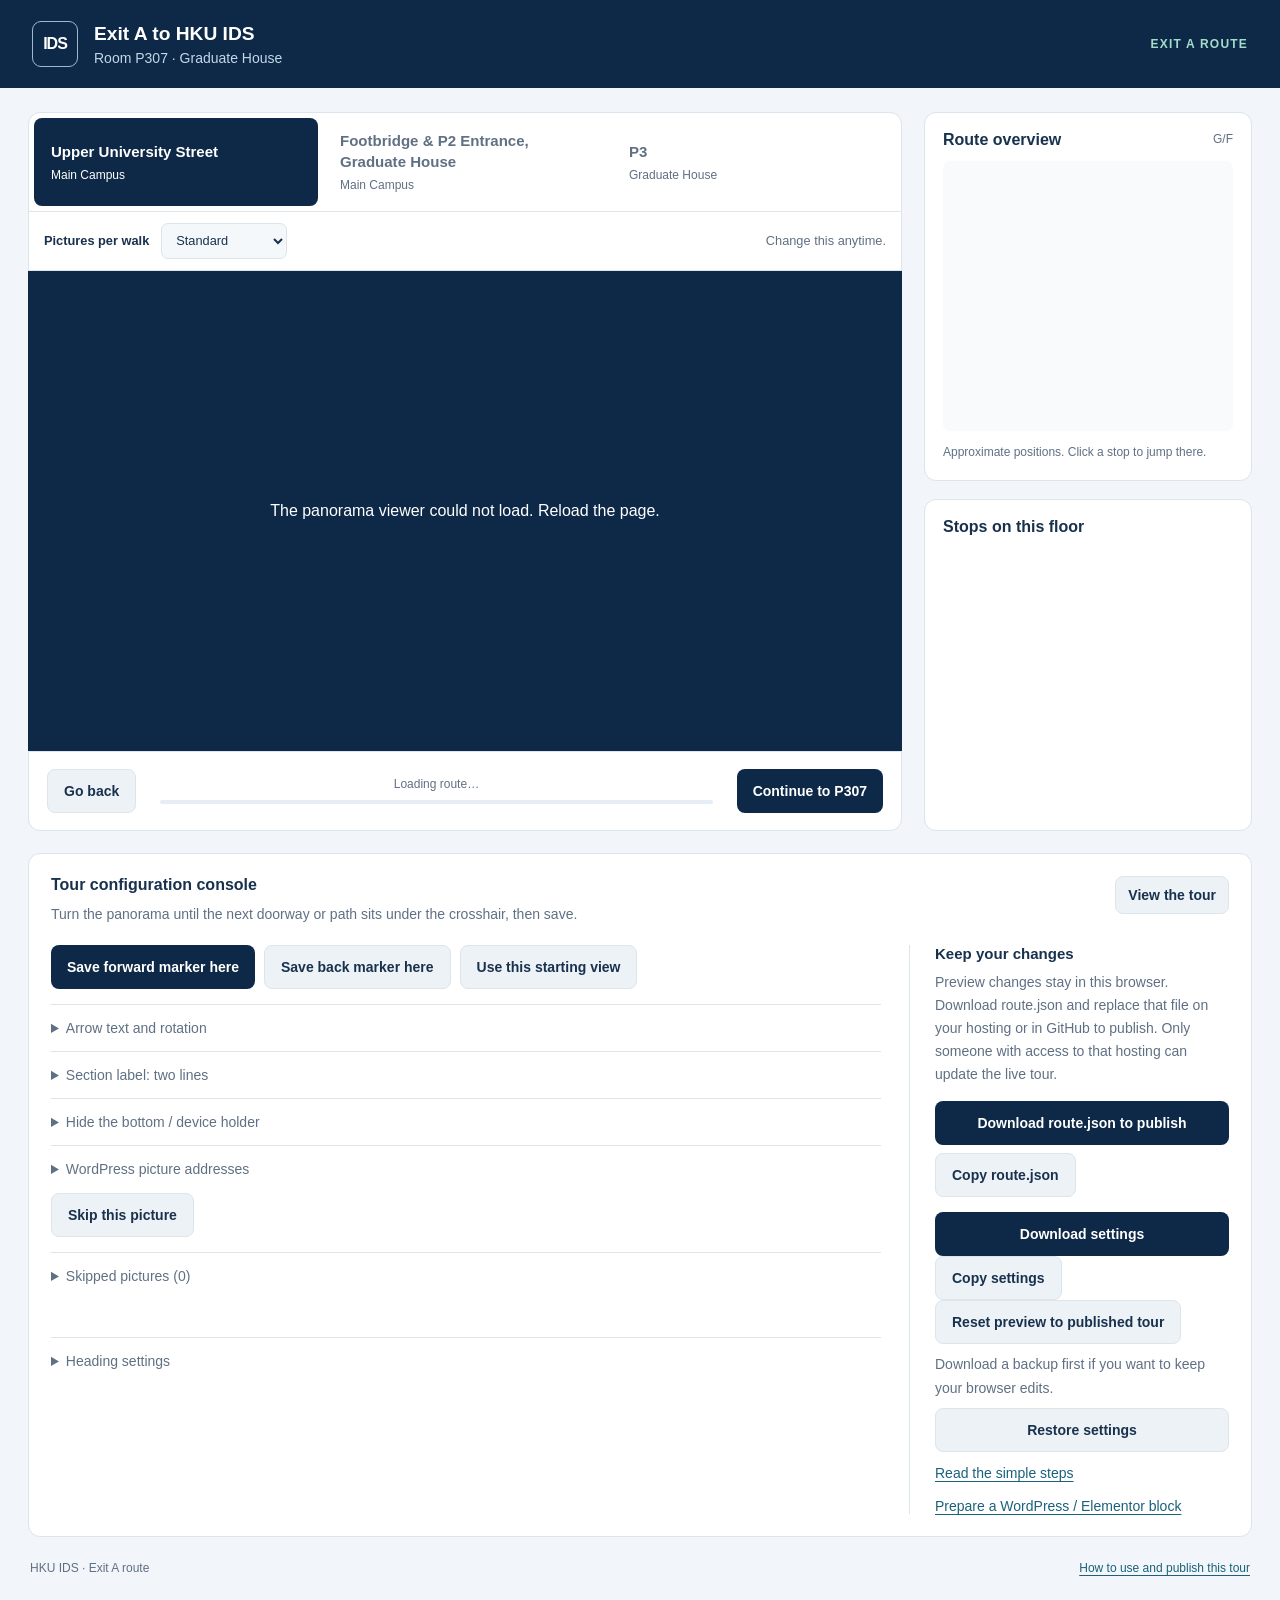
==== console.html @ 08650490 "Add visitor tour and configuration console Include adjustable section names, marker positions and ro" ====
<!doctype html>
<html lang="en"><head><meta charset="utf-8"><meta name="viewport" content="width=device-width,initial-scale=1"><title>HKU IDS · Configuration console</title><meta name="description" content="Follow the panorama route from HKU Station Exit A to HKU IDS, Room P307, Graduate House."><link rel="icon" type="image/svg+xml" href="data:image/svg+xml,%3Csvg xmlns='http://www.w3.org/2000/svg' viewBox='0 0 32 32'%3E%3Crect width='32' height='32' rx='7' fill='%230d2947'/%3E%3Cpath d='M8 24V8h16v16' fill='none' stroke='white' stroke-width='3'/%3E%3Ccircle cx='16' cy='17' r='4' fill='%2351c9b0'/%3E%3C/svg%3E"><link rel="stylesheet" href="pannellum.css"><link rel="stylesheet" href="styles.css"></head>
<body><header><div class="brand-mark">IDS</div><div class="brand"><h1>Exit A to HKU IDS</h1><p>Room P307 · Graduate House</p></div><div class="route-label">EXIT A ROUTE</div><a class="review-link" href="guide.html" id="review-link">Publishing steps</a></header>
<main><section class="tour-panel" aria-label="Panorama walkthrough"><nav class="floors" aria-label="Floors"><button data-floor="1" class="active">Upper University Street <span>Main Campus</span></button><button data-floor="2">Footbridge &amp; P2 Entrance, Graduate House <span>Main Campus</span></button><button data-floor="3">P3 <span>Graduate House</span></button></nav><div class="pace-bar"><label for="pace">Pictures per walk</label><select id="pace"><option value="standard">Standard</option><option value="fewer">Fewer pictures</option><option value="detailed">Detailed</option></select><span>Change this anytime.</span></div><section id="junction" class="junction" hidden aria-labelledby="junction-title"><h2 id="junction-title"></h2><p id="junction-note"></p><div id="junction-choices" class="junction-choices"></div></section><div class="viewer-wrap"><div id="panorama"></div><div class="scene-badge"><span id="scene-floor">G/F · Main Campus</span><strong id="scene-title">Loading panoramas…</strong></div><div id="viewer-error" role="alert" hidden></div><div class="drag-hint">Drag to look around · Click a marker to walk</div><div class="aim" id="aim" hidden><span></span></div></div><div class="walk-controls"><button id="back" class="secondary">Go back</button><div><span id="stop-number">Loading route…</span><div class="progress-track"><div id="progress-fill"></div></div></div><button id="forward" class="primary">Continue to P307</button></div><div class="arrival" id="arrival" hidden><strong>You’ve reached HKU IDS.</strong><span id="arrival-room">IDS Office P307, Graduate House</span></div></section>
<aside><section class="map-card"><div class="card-heading"><h2>Route overview</h2><span id="map-floor">G/F</span></div><svg id="route-map" viewBox="0 0 310 310" role="img" aria-label="Clickable route stops"></svg><p class="map-note" id="map-note">Approximate positions. Click a stop to jump there.</p></section><section class="stops-card"><div class="card-heading"><h2>Stops on this floor</h2><span id="floor-count"></span></div><div id="stops" class="stops"></div></section></aside>
<section id="editor" class="editor" hidden><div class="editor-heading"><div><h2>Tour configuration console</h2><p id="editor-intro">Turn the panorama until the next doorway or path sits under the crosshair, then save.</p></div><a class="secondary small" href="./">View the tour</a></div><div class="edit-layout"><div><div class="edit-actions"><button id="save-forward" class="primary">Save forward marker here</button><button id="save-back" class="secondary">Save back marker here</button><button id="save-view" class="secondary">Use this starting view</button></div><details class="appearance-editor"><summary>Arrow text and rotation</summary><div class="arrow-fields"><label>Which arrow?<select id="arrow-role"><option value="forward">Forward</option><option value="back">Back</option></select></label><label>Arrow text<input id="arrow-label" type="text" maxlength="120" placeholder="Leave blank to use the default text"></label><label class="rotation-field">Arrow rotation <output id="rotation-value" for="arrow-rotation">0°</output><input id="arrow-rotation" aria-label="Arrow rotation" type="range" min="0" max="360" step="15" value="0"><small>0° up · 90° right · 180° down · 270° left</small></label><label class="check-field"><input id="arrow-visible" type="checkbox">Always show this arrow’s text</label><button id="save-arrow-style" class="primary">Save arrow appearance</button></div><p>Rotation changes the arrow symbol. To move it to another path, aim the crosshair there and use the forward/back marker buttons above. The lift instruction stays visible on its marker.</p></details><details class="section-editor"><summary>Section label: two lines</summary><div class="section-fields"><label>First line<input id="section-heading" type="text" maxlength="120"></label><label>Second line<input id="section-subtitle" type="text" maxlength="120"></label><button id="save-section" class="primary">Save this section label</button></div><p>Choose a section above, then edit its two lines here. You do not need to type HTML or &lt;br&gt;.</p></details><details id="branch-editor" class="branch-editor" hidden><summary>Junction name and branch choices</summary><div class="section-fields"><label>Junction name<input id="junction-name" type="text" maxlength="120"></label><div id="branch-fields"></div><button id="save-junction" class="primary">Save junction choices</button></div><p>These directions describe the choices on arrival. Move the panorama arrow separately using the marker controls. Planned routes become available after their footage is added.</p></details><details class="bottom-editor"><summary>Hide the bottom / device holder</summary><div class="section-fields"><label for="bottom-limit">Lowest visible angle <output id="bottom-limit-value" for="bottom-limit">−55°</output></label><input id="bottom-limit" aria-label="Lowest visible angle" type="range" min="-60" max="-10" step="5" value="-55"><button id="save-bottom-limit" class="primary">Save lower viewing edge</button></div><p>A higher value hides more of the floor. Markers below the limit move into the visible area so walking still works. This stops looking down in the tour; a permanent cover in the upload JPGs also protects the original files.</p></details><details class="hosting-editor"><summary>WordPress picture addresses</summary><div class="section-fields"><label>This picture’s direct URL<input id="picture-url" type="text" spellcheck="false"></label><small id="image-filename"></small><button id="save-picture-url" class="secondary">Save this picture address</button><label>Direct URL of one original JPG in the WordPress batch<input id="image-folder-example" type="url" spellcheck="false" placeholder="https://your-site/wp-content/uploads/2026/10/hku-ids-exit-a-s1-001.jpg"></label><button id="apply-image-folder" class="primary">Apply this folder to all pictures</button></div><p>Upload the prepared WordPress batch into one folder/month. Copy a full-size original image URL, then apply its folder here. If WordPress renamed a file, use its individual direct URL above. Pictures stored on a different website must allow this tour to load them.</p></details><div class="picture-actions"><button id="hide-stop" class="secondary">Skip this picture</button><p id="hide-note"></p></div><details><summary>Skipped pictures (<span id="hidden-count">0</span>)</summary><div id="hidden-stops" class="hidden-stops"></div></details><p class="edit-status" id="edit-status" role="status"></p><details><summary>Heading settings</summary><div class="degree-fields"><label>Segment correction <input id="segment-offset" type="number" min="-360" max="360" step="1"><span>degrees</span></label><button id="apply-offset" class="secondary">Apply to this segment</button></div><p>Segments 1 and 2 use your Pano Mapper corrections. For P3, place the markers visually instead.</p></details></div><div class="save-card"><h3>Keep your changes</h3><p>Preview changes stay in this browser. Download route.json and replace that file on your hosting or in GitHub to publish. Only someone with access to that hosting can update the live tour.</p><button id="download-route" class="primary">Download route.json to publish</button><button id="copy-route" class="secondary">Copy route.json</button><button id="download-settings" class="primary">Download settings</button><button id="copy-settings" class="secondary">Copy settings</button><div id="copy-panel" hidden><label for="settings-text">Settings to copy</label><textarea id="settings-text" readonly spellcheck="false" rows="3" style="width:100%;margin:8px 0;font-size:12px"></textarea></div><button id="reset-preview" class="secondary">Reset preview to published tour</button><p class="reset-note">Download a backup first if you want to keep your browser edits.</p><label class="file-button">Restore settings<input id="import-settings" type="file" accept="application/json,.json"></label><a href="guide.html">Read the simple steps</a><a class="wordpress-link" href="elementor.html">Prepare a WordPress / Elementor block</a></div></div></section>
</main><dialog id="route-dialog" aria-labelledby="dialog-title" aria-describedby="dialog-text"><h2 id="dialog-title"></h2><p id="dialog-text"></p><div class="dialog-actions"><button id="dialog-close" class="secondary">Back to the tour</button><button id="dialog-action" class="primary" hidden>Continue</button></div></dialog><footer><span>HKU IDS · Exit A route</span><a href="guide.html">How to use and publish this tour</a></footer><script src="pannellum.js"></script><script src="route-core.js"></script><script src="app.js"></script></body></html>
---- pannellum.css ----
/* Pannellum 2.5.7, https://github.com/mpetroff/pannellum */
.pnlm-container{margin:0;padding:0;overflow:hidden;position:relative;cursor:default;width:100%;height:100%;font-family:Helvetica,"Nimbus Sans L","Liberation Sans",Arial,sans-serif;background:#f4f4f4 url('data:image/svg+xml,%3Csvg%20xmlns%3D%22http%3A%2F%2Fwww.w3.org%2F2000%2Fsvg%22%20width%3D%2267%22%20height%3D%22100%22%20viewBox%3D%220%200%2067%20100%22%3E%0A%3Cpath%20stroke%3D%22%23ccc%22%20fill%3D%22none%22%20d%3D%22M33.5%2C50%2C0%2C63%2C33.5%2C75%2C67%2C63%2C33.5%2C50m-33.5-50%2C67%2C25m-0.5%2C0%2C0%2C75m-66.5-75%2C67-25m-33.5%2C75%2C0%2C25m0-100%2C0%2C50%22%2F%3E%0A%3C%2Fsvg%3E%0A') repeat;-webkit-user-select:none;-khtml-user-select:none;-moz-user-select:none;-o-user-select:none;-ms-user-select:none;user-select:none;outline:0;line-height:1.4;contain:content}.pnlm-container *{box-sizing:content-box}.pnlm-ui{position:absolute;width:100%;height:100%;z-index:1}.pnlm-grab{cursor:grab;cursor:url('data:image/svg+xml,%3Csvg%20xmlns%3D%22http%3A%2F%2Fwww.w3.org%2F2000%2Fsvg%22%20height%3D%2226%22%20width%3D%2226%22%3E%0A%3Cpath%20stroke%3D%22%23000%22%20stroke-width%3D%221px%22%20fill%3D%22%23fff%22%20d%3D%22m15.3%2020.5s6.38-6.73%204.64-8.24-3.47%201.01-3.47%201.01%203.61-5.72%201.41-6.49c-2.2-0.769-3.33%204.36-3.33%204.36s0.873-5.76-1.06-5.76-1.58%205.39-1.58%205.39-0.574-4.59-2.18-4.12c-1.61%200.468-0.572%205.51-0.572%205.51s-1.58-4.89-2.93-3.79c-1.35%201.11%200.258%205.25%200.572%206.62%200.836%202.43%202.03%202.94%202.17%205.55%22%2F%3E%0A%3C%2Fsvg%3E%0A') 12 8,default}.pnlm-grabbing{cursor:grabbing;cursor:url('data:image/svg+xml,%3Csvg%20xmlns%3D%22http%3A%2F%2Fwww.w3.org%2F2000%2Fsvg%22%20height%3D%2226%22%20width%3D%2226%22%3E%0A%3Cpath%20stroke%3D%22%23000%22%20stroke-width%3D%221px%22%20fill%3D%22%23fff%22%20d%3D%22m15.3%2020.5s5.07-5.29%203.77-6.74c-1.31-1.45-2.53%200.14-2.53%200.14s2.74-3.29%200.535-4.06c-2.2-0.769-2.52%201.3-2.52%201.3s0.81-2.13-1.12-2.13-1.52%201.77-1.52%201.77-0.261-1.59-1.87-1.12c-1.61%200.468-0.874%202.17-0.874%202.17s-0.651-1.55-2-0.445c-1.35%201.11-0.68%202.25-0.365%203.62%200.836%202.43%202.03%202.94%202.17%205.55%22%2F%3E%0A%3C%2Fsvg%3E%0A') 12 8,default}.pnlm-sprite{background-image:url('data:image/svg+xml,%3Csvg%20xmlns%3D%22http%3A%2F%2Fwww.w3.org%2F2000%2Fsvg%22%20width%3D%2226%22%20height%3D%22208%22%3E%0A%3Ccircle%20fill-opacity%3D%22.78%22%20cy%3D%22117%22%20cx%3D%2213%22%20r%3D%2211%22%20fill%3D%22%23fff%22%2F%3E%0A%3Ccircle%20fill-opacity%3D%22.78%22%20cy%3D%22143%22%20cx%3D%2213%22%20r%3D%2211%22%20fill%3D%22%23fff%22%2F%3E%0A%3Ccircle%20cy%3D%22169%22%20cx%3D%2213%22%20r%3D%227%22%20fill%3D%22none%22%20stroke%3D%22%23000%22%20stroke-width%3D%222%22%2F%3E%0A%3Ccircle%20cy%3D%22195%22%20cx%3D%2213%22%20r%3D%227%22%20fill%3D%22none%22%20stroke%3D%22%23000%22%20stroke-width%3D%222%22%2F%3E%0A%3Ccircle%20cx%3D%2213%22%20cy%3D%22195%22%20r%3D%222.5%22%2F%3E%0A%3Cpath%20d%3D%22m5%2083v6h2v-4h4v-2zm10%200v2h4v4h2v-6zm-5%205v6h6v-6zm-5%205v6h6v-2h-4v-4zm14%200v4h-4v2h6v-6z%22%2F%3E%0A%3Cpath%20d%3D%22m13%20110a7%207%200%200%200%20-7%207%207%207%200%200%200%207%207%207%207%200%200%200%207%20-7%207%207%200%200%200%20-7%20-7zm-1%203h2v2h-2zm0%203h2v5h-2z%22%2F%3E%0A%3Cpath%20d%3D%22m5%2057v6h2v-4h4v-2zm10%200v2h4v4h2v-6zm-10%2010v6h6v-2h-4v-4zm14%200v4h-4v2h6v-6z%22%2F%3E%0A%3Cpath%20d%3D%22m17%2038v2h-8v-2z%22%2F%3E%0A%3Cpath%20d%3D%22m12%209v3h-3v2h3v3h2v-3h3v-2h-3v-3z%22%2F%3E%0A%3Cpath%20d%3D%22m13%20136-6.125%206.125h4.375v7.875h3.5v-7.875h4.375z%22%2F%3E%0A%3Cpath%20d%3D%22m10.428%20173.33v-5.77l5-2.89v5.77zm1-1.73%203-1.73-3.001-1.74z%22%2F%3E%0A%3C%2Fsvg%3E%0A')}.pnlm-container:-moz-full-screen{height:100%!important;width:100%!important;position:static!important}.pnlm-container:-webkit-full-screen{height:100%!important;width:100%!important;position:static!important}.pnlm-container:-ms-fullscreen{height:100%!important;width:100%!important;position:static!important}.pnlm-container:fullscreen{height:100%!important;width:100%!important;position:static!important}.pnlm-render-container{cursor:inherit;position:absolute;height:100%;width:100%}.pnlm-controls{margin-top:4px;background-color:#fff;border:1px solid #999;border-color:rgba(0,0,0,0.4);border-radius:3px;cursor:pointer;z-index:2;-webkit-transform:translateZ(9999px);transform:translateZ(9999px)}.pnlm-control:hover{background-color:#f8f8f8}.pnlm-controls-container{position:absolute;top:0;left:4px;z-index:1}.pnlm-zoom-controls{width:26px;height:52px}.pnlm-zoom-in{width:100%;height:50%;position:absolute;top:0;border-radius:3px 3px 0 0}.pnlm-zoom-out{width:100%;height:50%;position:absolute;bottom:0;background-position:0 -26px;border-top:1px solid #ddd;border-top-color:rgba(0,0,0,0.10);border-radius:0 0 3px 3px}.pnlm-fullscreen-toggle-button,.pnlm-orientation-button,.pnlm-hot-spot-debug-indicator{width:26px;height:26px}.pnlm-hot-spot-debug-indicator{position:absolute;top:50%;left:50%;width:26px;height:26px;margin:-13px 0 0 -13px;background-color:rgba(255,255,255,0.5);border-radius:13px;display:none}.pnlm-orientation-button-inactive{background-position:0 -156px}.pnlm-orientation-button-active{background-position:0 -182px}.pnlm-fullscreen-toggle-button-inactive{background-position:0 -52px}.pnlm-fullscreen-toggle-button-active{background-position:0 -78px}.pnlm-panorama-info{position:absolute;bottom:4px;background-color:rgba(0,0,0,0.7);border-radius:0 3px 3px 0;padding-right:10px;color:#fff;text-align:left;display:none;z-index:2;-webkit-transform:translateZ(9999px);transform:translateZ(9999px)}.pnlm-title-box{position:relative;font-size:20px;display:table;padding-left:5px;margin-bottom:3px}.pnlm-author-box{position:relative;font-size:12px;display:table;padding-left:5px}.pnlm-load-box{position:absolute;top:50%;left:50%;width:200px;height:150px;margin:-75px 0 0 -100px;background-color:rgba(0,0,0,0.7);border-radius:3px;text-align:center;font-size:20px;display:none;color:#fff}.pnlm-load-box p{margin:20px 0}.pnlm-lbox{position:absolute;top:50%;left:50%;width:20px;height:20px;margin:-10px 0 0 -10px;display:none}.pnlm-loading{animation-duration:1.5s;-webkit-animation-duration:1.5s;animation-name:pnlm-mv;-webkit-animation-name:pnlm-mv;animation-iteration-count:infinite;-webkit-animation-iteration-count:infinite;animation-timing-function:linear;-webkit-animation-timing-function:linear;height:10px;width:10px;background-color:#fff;position:relative}@keyframes pnlm-mv{from{left:0;top:0}25%{left:10px;top:0}50%{left:10px;top:10px}75%{left:0;top:10px}to{left:0;top:0}}@-webkit-keyframes pnlm-mv{from{left:0;top:0}25%{left:10px;top:0}50%{left:10px;top:10px}75%{left:0;top:10px}to{left:0;top:0}}.pnlm-load-button{position:absolute;top:50%;left:50%;width:200px;height:100px;margin:-50px 0 0 -100px;background-color:rgba(0,0,0,.7);border-radius:3px;text-align:center;font-size:20px;display:table;color:#fff;cursor:pointer}.pnlm-load-button:hover{background-color:rgba(0,0,0,.8)}.pnlm-load-button p{display:table-cell;vertical-align:middle}.pnlm-info-box{font-size:15px;position:absolute;top:50%;left:50%;width:200px;height:150px;margin:-75px 0 0 -100px;background-color:#000;border-radius:3px;display:table;text-align:center;color:#fff;table-layout:fixed}.pnlm-info-box a,.pnlm-author-box a{color:#fff;word-wrap:break-word;overflow-wrap:break-word}.pnlm-info-box p{display:table-cell;vertical-align:middle;padding:0 5px 0 5px}.pnlm-error-msg{display:none}.pnlm-about-msg{font-size:11px;line-height:11px;color:#fff;padding:5px 8px 5px 8px;background:rgba(0,0,0,0.7);border-radius:3px;position:absolute;top:50px;left:50px;display:none;opacity:0;-moz-transition:opacity .3s ease-in-out;-webkit-transition:opacity .3s ease-in-out;-o-transition:opacity .3s ease-in-out;-ms-transition:opacity .3s ease-in-out;transition:opacity .3s ease-in-out;z-index:1}.pnlm-about-msg a:link,.pnlm-about-msg a:visited{color:#fff}.pnlm-about-msg a:hover,.pnlm-about-msg a:active{color:#eee}.pnlm-hotspot-base{position:absolute;visibility:hidden;cursor:default;vertical-align:middle;top:0;z-index:1}.pnlm-hotspot{height:26px;width:26px;border-radius:13px}.pnlm-hotspot:hover{background-color:rgba(255,255,255,0.2)}.pnlm-hotspot.pnlm-info{background-position:0 -104px}.pnlm-hotspot.pnlm-scene{background-position:0 -130px}div.pnlm-tooltip span{visibility:hidden;position:absolute;border-radius:3px;background-color:rgba(0,0,0,0.7);color:#fff;text-align:center;max-width:200px;padding:5px 10px;margin-left:-220px;cursor:default}div.pnlm-tooltip:hover span{visibility:visible}div.pnlm-tooltip:hover span:after{content:'';position:absolute;width:0;height:0;border-width:10px;border-style:solid;border-color:rgba(0,0,0,0.7) transparent transparent transparent;bottom:-20px;left:-10px;margin:0 50%}.pnlm-compass{position:absolute;width:50px;height:50px;right:4px;bottom:4px;border-radius:25px;background-image:url('data:image/svg+xml,%3Csvg%20xmlns%3D%22http%3A%2F%2Fwww.w3.org%2F2000%2Fsvg%22%20height%3D%2250%22%20width%3D%2250%22%3E%0A%3Cpath%20d%3D%22m24.5078%206-3.2578%2018h7.5l-3.25781-18h-0.984376zm-3.2578%2020%203.2578%2018h0.9844l3.2578-18h-7.5zm1.19531%200.9941h5.10938l-2.5547%2014.1075-2.5547-14.1075z%22%2F%3E%0A%3C%2Fsvg%3E%0A');cursor:default;display:none}.pnlm-world{position:absolute;left:50%;top:50%}.pnlm-face{position:absolute;-webkit-transform-origin:0 0;transform-origin:0 0}.pnlm-dragfix,.pnlm-preview-img{position:absolute;height:100%;width:100%}.pnlm-preview-img{background-size:cover;background-position:center}.pnlm-lbar{width:150px;margin:0 auto;border:#fff 1px solid;height:6px}.pnlm-lbar-fill{background:#fff;height:100%;width:0}.pnlm-lmsg{font-size:12px}.pnlm-fade-img{position:absolute;top:0;left:0}.pnlm-pointer{cursor:pointer}
---- styles.css ----
:root{--navy:#0d2947;--ink:#18314d;--muted:#607084;--line:#dce4ec;--mint:#51c9b0;--bg:#f2f5f9;--orange:#c76122;font-family:Inter,-apple-system,BlinkMacSystemFont,"Segoe UI",sans-serif;color:var(--ink);font-size:16px}*{box-sizing:border-box}body{margin:0;background:var(--bg)}[hidden]{display:none!important}button,input,a{font:inherit}button,a.file-button{cursor:pointer}button{border:0}a{color:#1a617b;text-underline-offset:3px}button:focus-visible,a:focus-visible,input:focus-visible{outline:3px solid #169ab1;outline-offset:4px}header{height:88px;background:var(--navy);color:white;display:flex;align-items:center;gap:16px;padding:0 32px}.brand-mark{height:46px;width:46px;display:grid;place-items:center;border:1px solid #9fb8d0;border-radius:9px;font-weight:800;letter-spacing:-1px}.brand h1{font-size:1.2rem;margin:0 0 5px;font-weight:650}.brand p{font-size:.875rem;color:#c4d7e9;margin:0}.route-label{margin-left:auto;color:#a4dcca;font-size:.75rem;letter-spacing:1.2px;font-weight:700}.review-link{color:white;font-size:.875rem;padding:9px 12px;border:1px solid #617993;border-radius:7px;margin-left:12px;text-decoration:none}main{max-width:1580px;margin:auto;padding:24px 28px;display:grid;grid-template-columns:minmax(0,1fr) 328px;gap:22px}.tour-panel{min-width:0}.floors{display:flex;background:white;border:1px solid var(--line);border-radius:12px 12px 0 0;padding:5px;gap:5px}.floors button{background:transparent;border-radius:8px;color:var(--muted);padding:12px 17px;font-weight:650;font-size:.94rem;text-align:left;flex:1}.floors button span{display:block;font-size:.75rem;font-weight:400;margin-top:5px}.floors button.active{background:var(--navy);color:white}.viewer-wrap{position:relative;background:#0b1725;min-height:430px;height:calc(100vh - 292px);max-height:820px}#panorama{width:100%;height:100%;position:absolute;inset:0}.scene-badge{position:absolute;top:20px;left:20px;z-index:2;background:rgba(8,28,48,.88);padding:11px 15px;color:white;max-width:70%;border-radius:8px;pointer-events:none}.scene-badge span{display:block;color:#9cddcf;font-size:.75rem;margin-bottom:5px}.scene-badge strong{font-size:.94rem;font-weight:600}.drag-hint{position:absolute;bottom:14px;left:50%;transform:translateX(-50%);z-index:2;pointer-events:none;background:rgba(8,28,48,.75);color:white;padding:7px 12px;border-radius:20px;font-size:.75rem;white-space:nowrap}.walk-controls{background:white;padding:17px 18px;display:grid;grid-template-columns:auto minmax(100px,1fr) auto;align-items:center;gap:24px;border:1px solid var(--line);border-radius:0 0 12px 12px}.primary,.secondary,.file-button{display:inline-flex;align-items:center;justify-content:center;min-height:44px;border-radius:8px;padding:10px 16px;font-size:.875rem;font-weight:600;text-decoration:none}.primary{background:var(--navy);color:white}.primary:hover{background:#20486e}.secondary{background:#edf2f7;border:1px solid var(--line);color:var(--ink)}button:disabled{opacity:.4;cursor:default}.walk-controls>div{text-align:center;font-size:.75rem;color:var(--muted)}.progress-track{height:4px;border-radius:8px;background:#e6edf4;margin-top:9px;overflow:hidden}.progress-track>div{height:100%;background:#2ba98e;width:0;transition:width .3s}.arrival{margin-top:12px;border:1px solid #9fcdbc;border-radius:9px;background:#e6f6ef;padding:16px;display:flex;justify-content:space-between;gap:12px}.arrival span{color:#386e5e;font-size:.875rem}aside{display:flex;flex-direction:column;gap:18px;min-width:0}.map-card,.stops-card{background:white;border:1px solid var(--line);border-radius:12px;padding:18px}.card-heading{display:flex;justify-content:space-between;gap:8px;align-items:center}h2{font-size:1rem;margin:0}.card-heading>span{font-size:.75rem;color:var(--muted)}#route-map{width:100%;height:270px;display:block;margin:12px 0;background:#f8fafc;border-radius:7px}.map-note{font-size:.75rem;line-height:1.55;color:var(--muted);margin:0}.stops-card{flex:1;min-height:150px}.stops{max-height:225px;overflow:auto;margin-top:12px}.stop{display:flex;align-items:center;width:100%;text-align:left;background:transparent;padding:10px 8px;border-radius:8px;gap:10px;color:var(--ink);font-size:.875rem}.stop.active{background:#e5f4ef}.stop-number{flex-shrink:0;height:27px;width:27px;display:grid;place-items:center;border-radius:50%;background:#edf2f7;color:var(--muted);font-size:.75rem}.stop.active .stop-number{background:var(--navy);color:white}.stop small{display:block;font-size:.75rem;color:var(--muted);margin-top:3px}.walk-hotspot{width:42px;height:42px;display:grid;place-items:center;background:rgba(13,41,71,.92);border:2px solid white;border-radius:50%;box-shadow:0 2px 8px #0005;color:white;font-size:23px;cursor:pointer}.walk-hotspot.forward{background:#087d68}.walk-hotspot::after{content:attr(data-label);position:absolute;bottom:49px;left:50%;transform:translateX(-50%);white-space:nowrap;font-size:.75rem;font-weight:600;padding:8px 10px;border-radius:6px;background:#0d2947;color:white;opacity:0;pointer-events:none}.walk-hotspot:hover::after{opacity:1}.aim{pointer-events:none;position:absolute;top:50%;left:50%;width:30px;height:30px;transform:translate(-50%,-50%);border:1px solid #fff8;border-radius:50%;z-index:3}.aim:before,.aim:after{content:"";position:absolute;background:white;box-shadow:0 0 1px black}.aim:before{width:36px;height:1px;left:-4px;top:14px}.aim:after{height:36px;width:1px;top:-4px;left:14px}.editor{grid-column:1/-1;background:white;border:1px solid var(--line);border-radius:12px;padding:22px}.editor-heading{display:flex;gap:20px;justify-content:space-between;margin-bottom:19px}.editor-heading p,.save-card p,details p{font-size:.875rem;color:var(--muted);line-height:1.65;max-width:700px;margin:9px 0 0}.edit-layout{display:grid;grid-template-columns:minmax(0,1fr) 320px;gap:28px}.edit-actions{display:flex;gap:9px;flex-wrap:wrap}.edit-status{min-height:24px;color:#0c7760;font-size:.875rem;line-height:1.5}details{border-top:1px solid var(--line);padding-top:15px;margin-top:15px;font-size:.875rem}summary{cursor:pointer;color:var(--muted)}.degree-fields{display:flex;align-items:end;gap:12px;margin-top:15px}.degree-fields label{display:block}.degree-fields input{width:85px;margin:0 8px;border:1px solid var(--line);border-radius:6px;padding:9px;color:var(--ink)}.save-card{border-left:1px solid var(--line);padding-left:25px}.save-card h3{font-size:.94rem;margin:0}.save-card .primary{margin-top:15px;width:100%}.file-button{width:100%;border:1px solid var(--line);margin:8px 0 12px;background:#edf2f7}.file-button input{display:none}.save-card>a{font-size:.875rem}.small{min-height:38px;padding:7px 12px;white-space:nowrap;align-self:start}.editor-mode .viewer-wrap{height:480px}.editor-mode .review-link{display:none}footer{max-width:1580px;margin:auto;padding:0 30px 25px;display:flex;justify-content:space-between;color:var(--muted);gap:15px;font-size:.75rem}#viewer-error{position:absolute;inset:0;background:var(--navy);z-index:8;color:white;display:grid;place-content:center;text-align:center;padding:40px;line-height:1.7}.guide-body{max-width:820px;margin:32px auto;padding:25px;background:white;border-radius:12px;border:1px solid var(--line);line-height:1.7}.guide-body h1{font-size:1.7rem}.guide-body h2{margin-top:30px}.guide-body li{margin:12px 0}.guide-body code{background:#edf2f7;padding:2px 6px;border-radius:4px;font-size:.875rem}.guide-body .primary{margin-right:8px}@media(max-width:1050px){main{grid-template-columns:minmax(0,1fr) 280px;padding:18px;gap:16px}.floors button{padding:10px 11px;font-size:.875rem}.floors button span{font-size:.75rem}.walk-controls{gap:12px;padding:12px}.viewer-wrap{height:calc(100vh - 300px)}header{padding:0 22px}}@media(max-width:780px){header{height:78px;padding:0 16px;gap:12px}.route-label{display:none}.review-link{margin-left:auto;padding:8px;font-size:.75rem}.brand h1{font-size:1rem}.brand p{font-size:.75rem}.brand-mark{height:39px;width:39px;font-size:.875rem}main{display:block;padding:12px}.floors button{padding:10px 7px;font-size:.81rem}.floors button span{font-size:.75rem;line-height:1.35}.viewer-wrap,.editor-mode .viewer-wrap{height:52vh;min-height:320px}.walk-controls{grid-template-columns:auto 1fr auto;gap:8px}.walk-controls button{font-size:.75rem;padding:9px 11px}.walk-controls>div{font-size:.75rem}.scene-badge{left:12px;top:12px;padding:9px 11px}.drag-hint{font-size:.75rem}aside{display:grid;grid-template-columns:1fr 1fr;gap:12px;margin-top:14px}.map-card,.stops-card{padding:12px}.card-heading h2{font-size:.875rem}.card-heading>span{font-size:.75rem}#route-map{height:185px;margin:8px 0}.stops{max-height:226px}.map-note{font-size:.75rem}.editor{margin-top:14px;padding:17px}.edit-layout{display:block}.save-card{border-left:0;border-top:1px solid var(--line);padding:18px 0 0;margin-top:20px}.editor-heading{gap:10px}.editor-heading h2{font-size:.94rem}.edit-actions button{flex:1}.degree-fields{align-items:start;flex-direction:column}.arrival{flex-direction:column;font-size:.875rem}footer{padding:5px 15px 20px;flex-direction:column;gap:8px}.guide-body{margin:16px 12px;padding:20px}}@media(max-width:440px){.floors button span{font-size:.75rem}.review-link{max-width:80px;text-align:center}.brand h1{font-size:.94rem}.walk-controls>div{display:none}.walk-controls{display:flex;justify-content:space-between}.walk-controls button{flex:1}aside{display:block}.stops-card{margin-top:12px}.map-card{padding:14px}#route-map{height:210px}.stops{max-height:190px}.editor-heading{flex-direction:column}.editor-heading .small{align-self:start}}

.pace-bar{display:flex;align-items:center;gap:12px;padding:11px 15px;background:white;border:1px solid var(--line);border-top:0;font-size:.8rem}.pace-bar label{font-weight:650}.pace-bar select{font:inherit;color:var(--ink);border:1px solid var(--line);border-radius:7px;background:#f4f8fa;padding:7px 10px;min-height:36px}.pace-bar>span{margin-left:auto;color:var(--muted)}select:focus-visible,dialog:focus-visible{outline:3px solid #169ab1;outline-offset:4px}.junction{background:white;border:1px solid #a7cfc0;border-radius:12px;padding:20px;margin-top:14px}.junction h2{font-size:1.05rem}.junction>p{color:var(--muted);font-size:.85rem;line-height:1.6;margin:8px 0 15px}.junction-choices{display:flex;gap:10px;flex-wrap:wrap}.branch-choice{flex:1;min-width:160px;text-align:left;border:1px solid var(--line);border-radius:9px;background:#f5f8fb;padding:13px;color:var(--ink);line-height:1.5}.branch-choice.ready{border-color:#80bfaa;background:#e9f6f0}.branch-choice:hover{border-color:var(--navy)}.branch-choice strong,.branch-choice span,.branch-choice small{display:block}.branch-choice strong{font-size:.82rem;color:#13795f}.branch-choice span{font-size:.85rem;margin:6px 0}.branch-choice small{font-size:.75rem;color:var(--muted)}.picture-actions{display:flex;align-items:center;gap:12px;margin-top:16px}.picture-actions p{font-size:.8rem;color:var(--muted);line-height:1.5;margin:0}.hidden-stops{display:flex;flex-wrap:wrap;gap:8px;margin-top:12px;color:var(--muted);font-size:.85rem}dialog{border:1px solid var(--line);border-radius:15px;padding:28px;width:min(540px,calc(100vw - 32px));color:var(--ink);box-shadow:0 20px 80px #00182e55}dialog::backdrop{background:#071b35a6}dialog h2{font-size:1.3rem;line-height:1.35}dialog p{font-size:1rem;line-height:1.7;color:var(--muted);margin:16px 0 24px}.dialog-actions{display:flex;gap:10px;justify-content:flex-end;flex-wrap:wrap}.viewer-wrap{height:calc(100vh - 345px)}@media(max-width:780px){.viewer-wrap,.editor-mode .viewer-wrap{height:52vh}.pace-bar{gap:8px;padding:9px 10px}.pace-bar>span{display:none}.junction{padding:16px}.junction-choices{flex-direction:column}.branch-choice{width:100%;min-width:0}.picture-actions{align-items:flex-start;flex-direction:column}.review-link{max-width:105px;text-align:center}.dialog-actions button{width:100%}dialog{padding:22px}}

.tour-panel>.junction{margin:0;border-radius:0;border-top:0;padding:15px 17px}.tour-panel>.junction>p{margin:6px 0 10px}.tour-panel>.junction .branch-choice{padding:10px 12px}.tour-panel:has(>.junction:not([hidden])) .viewer-wrap{height:calc(100vh - 560px);min-height:360px}.scene-badge{left:65px}.editor-mode .viewer-wrap{height:480px}@media(max-width:780px){.tour-panel>.junction .junction-choices{gap:7px}.tour-panel>.junction .branch-choice{display:grid;grid-template-columns:90px 1fr;gap:0 8px;padding:9px 11px}.branch-choice span{margin:0}.branch-choice small{grid-column:2}.tour-panel:has(>.junction:not([hidden])) .viewer-wrap{height:48vh;min-height:300px}.scene-badge{left:52px;max-width:calc(100% - 65px)}}

.arrow-icon{display:inline-block;line-height:1;transform-origin:center}.walk-hotspot.label-visible::after{opacity:1;max-width:230px;white-space:normal;text-align:center;width:max-content}.lift-hotspot{display:flex;align-items:center;gap:12px;width:268px;height:auto;min-height:80px;padding:13px 16px;border-radius:12px;background:#0d2947;box-shadow:0 4px 16px #0005;font-size:14px;text-align:left}.lift-hotspot::after{display:none}.lift-hotspot .lift-icon{font-size:32px;line-height:1;border:1px solid #a4ddcb;border-radius:5px;padding:5px;color:#a4ddcb}.lift-hotspot strong{display:block;font-size:15px;line-height:1.4}.lift-hotspot small{display:block;font-size:13px;font-weight:400;line-height:1.5;color:#c2ece0;margin-top:5px}.arrow-fields,.section-fields{display:grid;gap:13px;margin:16px 0}.arrow-fields label,.section-fields label{display:grid;gap:7px;font-size:14px;color:var(--ink)}.arrow-fields input[type=text],.section-fields input,.arrow-fields select{width:100%;padding:10px 12px;min-height:42px;border:1px solid var(--line);border-radius:7px;color:var(--ink);font:inherit;background:#f8fafc}.arrow-fields .check-field{display:flex;align-items:center;gap:9px}.arrow-fields .rotation-field{position:relative}.rotation-field output{position:absolute;right:0;top:0;color:#13795f}.rotation-field small{font-size:13px;color:var(--muted)}.arrow-fields input[type=range]{width:100%;accent-color:#13795f;margin:8px 0}.arrow-fields .primary,.section-fields .primary{justify-self:start}.wordpress-link{display:block;margin-top:16px}.floors button{line-height:1.4;overflow-wrap:anywhere}.card-heading>span{max-width:58%;text-align:right;line-height:1.45}.card-heading h2{flex-shrink:0}.scene-badge span{line-height:1.5}.appearance-editor p,.section-editor p{font-size:14px}

.embedded-mode .review-link,.embedded-mode footer{display:none}.embedded-mode main{padding-top:16px;padding-bottom:16px}@media(max-width:780px){.lift-hotspot{width:238px;min-height:76px;padding:11px 12px}.lift-hotspot strong{font-size:14px}.lift-hotspot small{font-size:12px}.floors button{font-size:14px}.floors button span{font-size:12px}}

@media(max-width:780px){.map-card .card-heading{display:block}.map-card .card-heading>span{display:block;max-width:100%;text-align:left;margin-top:5px}.map-card .card-heading h2{font-size:14px}}

.hosting-editor input{font-size:14px}.hosting-editor small{overflow-wrap:anywhere}.branch-editor-row{display:grid;grid-template-columns:minmax(0,1fr) 150px;gap:12px;margin:12px 0}.save-card #download-route{margin-bottom:8px}@media(max-width:600px){.branch-editor-row{grid-template-columns:minmax(0,1fr)}.save-card{min-width:0}.hosting-editor input{width:100%;min-width:0}}
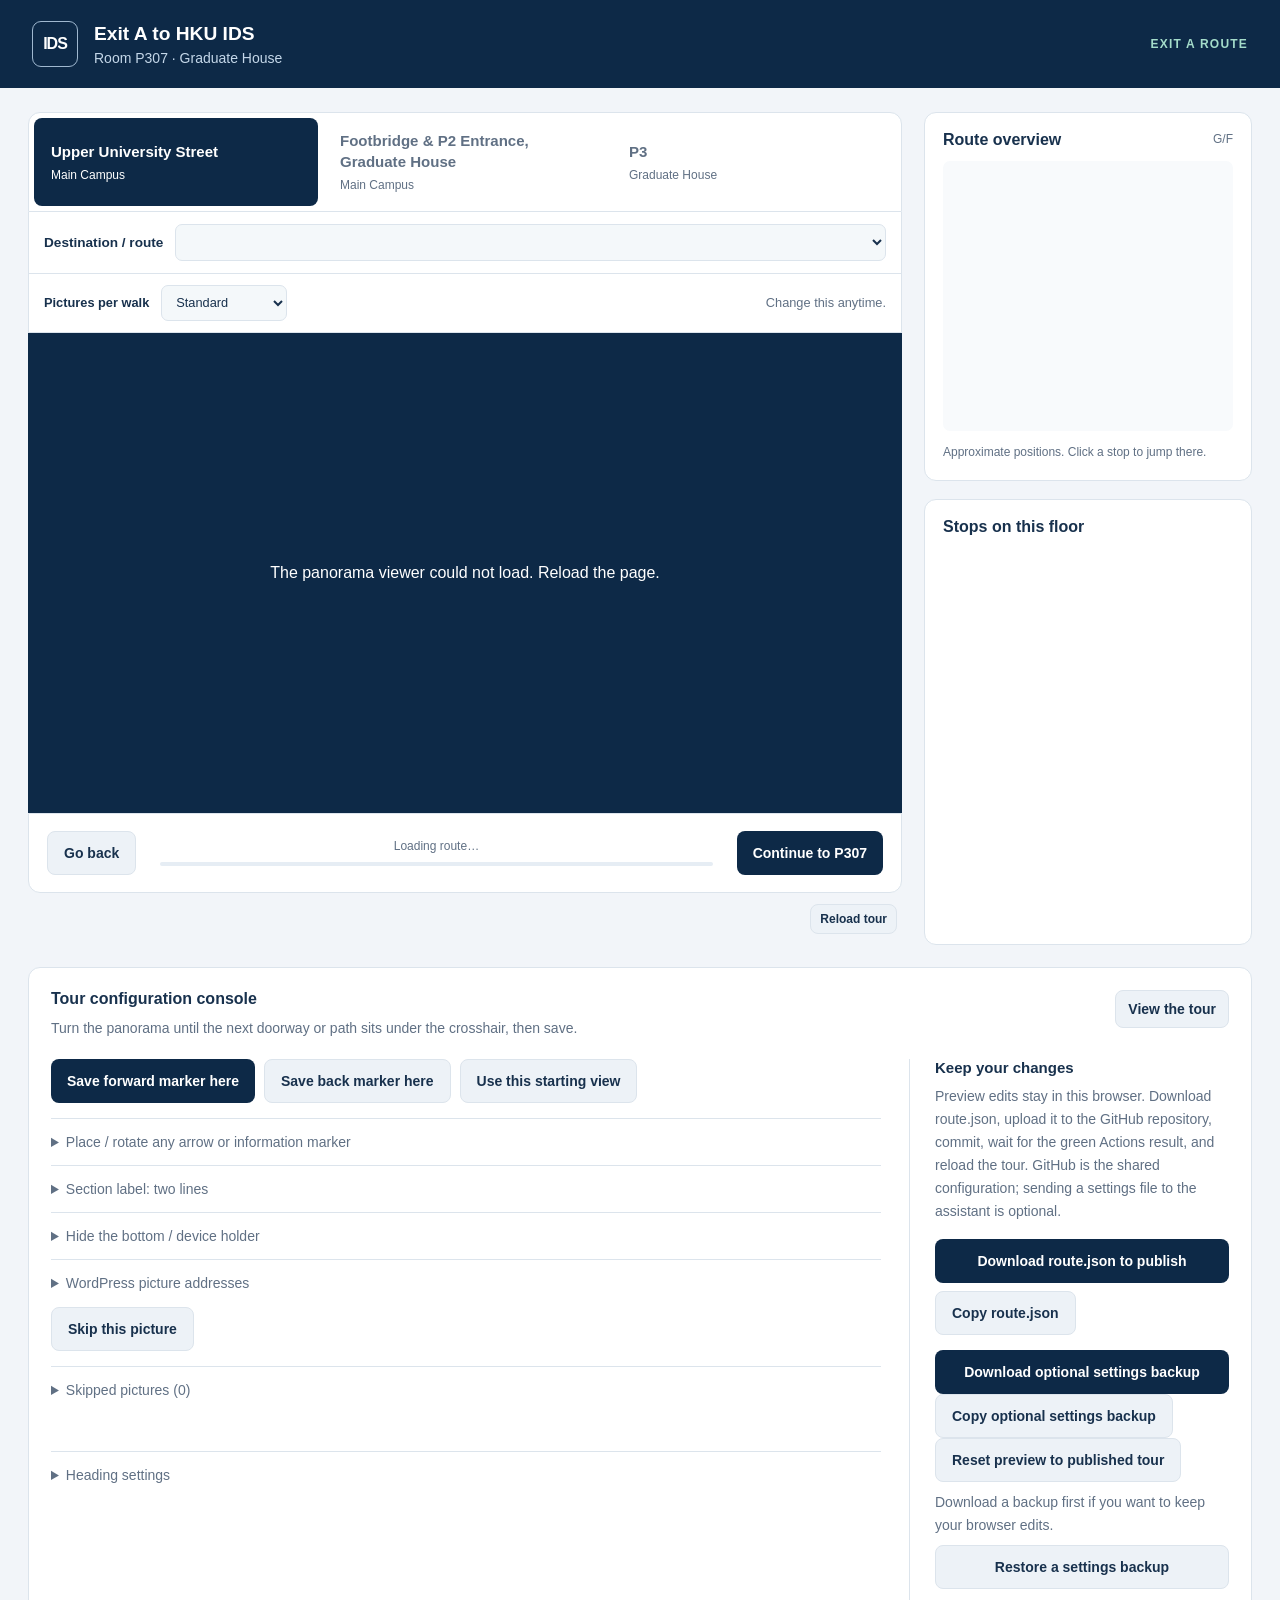
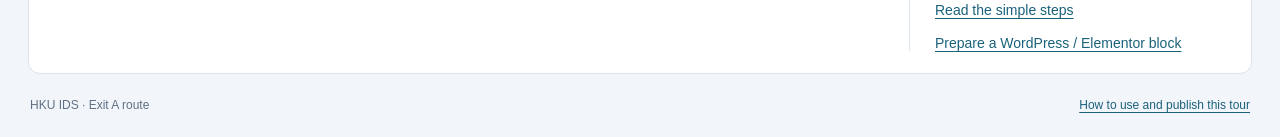
==== commit 4cf599c9: "Add P603 stair and lift routes with panorama branch markers Connect 25 prepared WordPress panoramas," ====
--- a/console.html
+++ b/console.html
@@ -1,7 +1,7 @@
 <!doctype html>
-<html lang="en"><head><meta charset="utf-8"><meta name="viewport" content="width=device-width,initial-scale=1"><title>HKU IDS · Configuration console</title><meta name="description" content="Follow the panorama route from HKU Station Exit A to HKU IDS, Room P307, Graduate House."><link rel="icon" type="image/svg+xml" href="data:image/svg+xml,%3Csvg xmlns='http://www.w3.org/2000/svg' viewBox='0 0 32 32'%3E%3Crect width='32' height='32' rx='7' fill='%230d2947'/%3E%3Cpath d='M8 24V8h16v16' fill='none' stroke='white' stroke-width='3'/%3E%3Ccircle cx='16' cy='17' r='4' fill='%2351c9b0'/%3E%3C/svg%3E"><link rel="stylesheet" href="pannellum.css"><link rel="stylesheet" href="styles.css"></head>
+<html lang="en"><head><meta charset="utf-8"><meta name="viewport" content="width=device-width,initial-scale=1"><title>HKU IDS · Configuration console</title><meta name="description" content="Follow the panorama routes from HKU Station Exit A to the HKU IDS premises in Graduate House."><link rel="icon" type="image/svg+xml" href="data:image/svg+xml,%3Csvg xmlns='http://www.w3.org/2000/svg' viewBox='0 0 32 32'%3E%3Crect width='32' height='32' rx='7' fill='%230d2947'/%3E%3Cpath d='M8 24V8h16v16' fill='none' stroke='white' stroke-width='3'/%3E%3Ccircle cx='16' cy='17' r='4' fill='%2351c9b0'/%3E%3C/svg%3E"><link rel="stylesheet" href="pannellum.css"><link rel="stylesheet" href="styles.css?v=2026-10-08-branches"></head>
 <body><header><div class="brand-mark">IDS</div><div class="brand"><h1>Exit A to HKU IDS</h1><p>Room P307 · Graduate House</p></div><div class="route-label">EXIT A ROUTE</div><a class="review-link" href="guide.html" id="review-link">Publishing steps</a></header>
-<main><section class="tour-panel" aria-label="Panorama walkthrough"><nav class="floors" aria-label="Floors"><button data-floor="1" class="active">Upper University Street <span>Main Campus</span></button><button data-floor="2">Footbridge &amp; P2 Entrance, Graduate House <span>Main Campus</span></button><button data-floor="3">P3 <span>Graduate House</span></button></nav><div class="pace-bar"><label for="pace">Pictures per walk</label><select id="pace"><option value="standard">Standard</option><option value="fewer">Fewer pictures</option><option value="detailed">Detailed</option></select><span>Change this anytime.</span></div><section id="junction" class="junction" hidden aria-labelledby="junction-title"><h2 id="junction-title"></h2><p id="junction-note"></p><div id="junction-choices" class="junction-choices"></div></section><div class="viewer-wrap"><div id="panorama"></div><div class="scene-badge"><span id="scene-floor">G/F · Main Campus</span><strong id="scene-title">Loading panoramas…</strong></div><div id="viewer-error" role="alert" hidden></div><div class="drag-hint">Drag to look around · Click a marker to walk</div><div class="aim" id="aim" hidden><span></span></div></div><div class="walk-controls"><button id="back" class="secondary">Go back</button><div><span id="stop-number">Loading route…</span><div class="progress-track"><div id="progress-fill"></div></div></div><button id="forward" class="primary">Continue to P307</button></div><div class="arrival" id="arrival" hidden><strong>You’ve reached HKU IDS.</strong><span id="arrival-room">IDS Office P307, Graduate House</span></div></section>
+<main><section class="tour-panel" aria-label="Panorama walkthrough"><nav class="floors" aria-label="Floors"><button data-floor="1" class="active">Upper University Street <span>Main Campus</span></button><button data-floor="2">Footbridge &amp; P2 Entrance, Graduate House <span>Main Campus</span></button><button data-floor="3">P3 <span>Graduate House</span></button></nav><div class="route-picker"><label for="destination-route">Destination / route</label><select id="destination-route"></select></div><div class="pace-bar"><label for="pace">Pictures per walk</label><select id="pace"><option value="standard">Standard</option><option value="fewer">Fewer pictures</option><option value="detailed">Detailed</option></select><span>Change this anytime.</span><button id="lift-directions" class="secondary" hidden>Lift directions</button></div><section id="junction" class="junction" hidden aria-labelledby="junction-title"><h2 id="junction-title"></h2><p id="junction-note"></p><div id="junction-choices" class="junction-choices"></div></section><div class="viewer-wrap"><div id="panorama"></div><div class="scene-badge"><span id="scene-floor">G/F · Main Campus</span><strong id="scene-title">Loading panoramas…</strong></div><div id="viewer-error" role="alert" hidden></div><aside id="lift-guidance" class="lift-guidance" aria-label="Lift route directions" hidden><strong id="lift-guidance-title"></strong><span id="lift-guidance-instruction"></span><small id="lift-guidance-note"></small></aside><div class="drag-hint">Drag to look around · Click a marker to walk</div><div class="aim" id="aim" hidden><span></span></div></div><div class="walk-controls"><button id="back" class="secondary">Go back</button><div><span id="stop-number">Loading route…</span><div class="progress-track"><div id="progress-fill"></div></div></div><button id="forward" class="primary">Continue to P307</button></div><div class="sync-bar"><span id="published-version"></span><span id="preview-status"></span><button id="refresh-tour" class="secondary small">Reload tour</button></div><div class="arrival" id="arrival" hidden><strong>You’ve reached HKU IDS.</strong><span id="arrival-room">IDS Office P307, Graduate House</span></div></section>
 <aside><section class="map-card"><div class="card-heading"><h2>Route overview</h2><span id="map-floor">G/F</span></div><svg id="route-map" viewBox="0 0 310 310" role="img" aria-label="Clickable route stops"></svg><p class="map-note" id="map-note">Approximate positions. Click a stop to jump there.</p></section><section class="stops-card"><div class="card-heading"><h2>Stops on this floor</h2><span id="floor-count"></span></div><div id="stops" class="stops"></div></section></aside>
-<section id="editor" class="editor" hidden><div class="editor-heading"><div><h2>Tour configuration console</h2><p id="editor-intro">Turn the panorama until the next doorway or path sits under the crosshair, then save.</p></div><a class="secondary small" href="./">View the tour</a></div><div class="edit-layout"><div><div class="edit-actions"><button id="save-forward" class="primary">Save forward marker here</button><button id="save-back" class="secondary">Save back marker here</button><button id="save-view" class="secondary">Use this starting view</button></div><details class="appearance-editor"><summary>Arrow text and rotation</summary><div class="arrow-fields"><label>Which arrow?<select id="arrow-role"><option value="forward">Forward</option><option value="back">Back</option></select></label><label>Arrow text<input id="arrow-label" type="text" maxlength="120" placeholder="Leave blank to use the default text"></label><label class="rotation-field">Arrow rotation <output id="rotation-value" for="arrow-rotation">0°</output><input id="arrow-rotation" aria-label="Arrow rotation" type="range" min="0" max="360" step="15" value="0"><small>0° up · 90° right · 180° down · 270° left</small></label><label class="check-field"><input id="arrow-visible" type="checkbox">Always show this arrow’s text</label><button id="save-arrow-style" class="primary">Save arrow appearance</button></div><p>Rotation changes the arrow symbol. To move it to another path, aim the crosshair there and use the forward/back marker buttons above. The lift instruction stays visible on its marker.</p></details><details class="section-editor"><summary>Section label: two lines</summary><div class="section-fields"><label>First line<input id="section-heading" type="text" maxlength="120"></label><label>Second line<input id="section-subtitle" type="text" maxlength="120"></label><button id="save-section" class="primary">Save this section label</button></div><p>Choose a section above, then edit its two lines here. You do not need to type HTML or &lt;br&gt;.</p></details><details id="branch-editor" class="branch-editor" hidden><summary>Junction name and branch choices</summary><div class="section-fields"><label>Junction name<input id="junction-name" type="text" maxlength="120"></label><div id="branch-fields"></div><button id="save-junction" class="primary">Save junction choices</button></div><p>These directions describe the choices on arrival. Move the panorama arrow separately using the marker controls. Planned routes become available after their footage is added.</p></details><details class="bottom-editor"><summary>Hide the bottom / device holder</summary><div class="section-fields"><label for="bottom-limit">Lowest visible angle <output id="bottom-limit-value" for="bottom-limit">−55°</output></label><input id="bottom-limit" aria-label="Lowest visible angle" type="range" min="-60" max="-10" step="5" value="-55"><button id="save-bottom-limit" class="primary">Save lower viewing edge</button></div><p>A higher value hides more of the floor. Markers below the limit move into the visible area so walking still works. This stops looking down in the tour; a permanent cover in the upload JPGs also protects the original files.</p></details><details class="hosting-editor"><summary>WordPress picture addresses</summary><div class="section-fields"><label>This picture’s direct URL<input id="picture-url" type="text" spellcheck="false"></label><small id="image-filename"></small><button id="save-picture-url" class="secondary">Save this picture address</button><label>Direct URL of one original JPG in the WordPress batch<input id="image-folder-example" type="url" spellcheck="false" placeholder="https://your-site/wp-content/uploads/2026/10/hku-ids-exit-a-s1-001.jpg"></label><button id="apply-image-folder" class="primary">Apply this folder to all pictures</button></div><p>Upload the prepared WordPress batch into one folder/month. Copy a full-size original image URL, then apply its folder here. If WordPress renamed a file, use its individual direct URL above. Pictures stored on a different website must allow this tour to load them.</p></details><div class="picture-actions"><button id="hide-stop" class="secondary">Skip this picture</button><p id="hide-note"></p></div><details><summary>Skipped pictures (<span id="hidden-count">0</span>)</summary><div id="hidden-stops" class="hidden-stops"></div></details><p class="edit-status" id="edit-status" role="status"></p><details><summary>Heading settings</summary><div class="degree-fields"><label>Segment correction <input id="segment-offset" type="number" min="-360" max="360" step="1"><span>degrees</span></label><button id="apply-offset" class="secondary">Apply to this segment</button></div><p>Segments 1 and 2 use your Pano Mapper corrections. For P3, place the markers visually instead.</p></details></div><div class="save-card"><h3>Keep your changes</h3><p>Preview changes stay in this browser. Download route.json and replace that file on your hosting or in GitHub to publish. Only someone with access to that hosting can update the live tour.</p><button id="download-route" class="primary">Download route.json to publish</button><button id="copy-route" class="secondary">Copy route.json</button><button id="download-settings" class="primary">Download settings</button><button id="copy-settings" class="secondary">Copy settings</button><div id="copy-panel" hidden><label for="settings-text">Settings to copy</label><textarea id="settings-text" readonly spellcheck="false" rows="3" style="width:100%;margin:8px 0;font-size:12px"></textarea></div><button id="reset-preview" class="secondary">Reset preview to published tour</button><p class="reset-note">Download a backup first if you want to keep your browser edits.</p><label class="file-button">Restore settings<input id="import-settings" type="file" accept="application/json,.json"></label><a href="guide.html">Read the simple steps</a><a class="wordpress-link" href="elementor.html">Prepare a WordPress / Elementor block</a></div></div></section>
-</main><dialog id="route-dialog" aria-labelledby="dialog-title" aria-describedby="dialog-text"><h2 id="dialog-title"></h2><p id="dialog-text"></p><div class="dialog-actions"><button id="dialog-close" class="secondary">Back to the tour</button><button id="dialog-action" class="primary" hidden>Continue</button></div></dialog><footer><span>HKU IDS · Exit A route</span><a href="guide.html">How to use and publish this tour</a></footer><script src="pannellum.js"></script><script src="route-core.js"></script><script src="app.js"></script></body></html>
+<section id="editor" class="editor" hidden><div class="editor-heading"><div><h2>Tour configuration console</h2><p id="editor-intro">Turn the panorama until the next doorway or path sits under the crosshair, then save.</p></div><a class="secondary small" href="./">View the tour</a></div><div class="edit-layout"><div><div class="edit-actions"><button id="save-forward" class="primary">Save forward marker here</button><button id="save-back" class="secondary">Save back marker here</button><button id="save-view" class="secondary">Use this starting view</button></div><details class="appearance-editor"><summary>Place / rotate any arrow or information marker</summary><div class="arrow-fields"><label>Which marker?<select id="arrow-role"></select></label><button id="save-selected-marker" class="primary">Place selected marker at crosshair</button><label>Marker text<input id="arrow-label" type="text" maxlength="120" placeholder="Leave blank to use the default text"></label><label class="rotation-field">Arrow rotation <output id="rotation-value" for="arrow-rotation">0°</output><input id="arrow-rotation" aria-label="Arrow rotation" type="range" min="0" max="360" step="15" value="0"><small>0° up · 90° right · 180° down · 270° left</small></label><label class="check-field"><input id="arrow-visible" type="checkbox">Always show this arrow’s text</label><label id="marker-url-label" hidden>Information link<input id="marker-url" type="url" spellcheck="false"></label><button id="save-arrow-style" class="primary">Save marker appearance</button></div><p>Choose any forward, back, branch or information marker. Drag the view to put its doorway under the crosshair, then place the selected marker. Rotation changes the arrow symbol only. Information icons open their link in a new tab.</p></details><details class="section-editor"><summary>Section label: two lines</summary><div class="section-fields"><label>First line<input id="section-heading" type="text" maxlength="120"></label><label>Second line<input id="section-subtitle" type="text" maxlength="120"></label><button id="save-section" class="primary">Save this section label</button></div><p>Choose a section above, then edit its two lines here. You do not need to type HTML or &lt;br&gt;.</p></details><details id="branch-editor" class="branch-editor" hidden><summary>Junction name and branch choices</summary><div class="section-fields"><label>Junction name<input id="junction-name" type="text" maxlength="120"></label><div id="branch-fields"></div><label>Lift guidance heading (optional)<input id="lift-guidance-label" type="text" maxlength="120"></label><label>Lift guidance on the panorama<textarea id="lift-guidance-text" rows="3" maxlength="600"></textarea></label><button id="save-junction" class="primary">Save junction choices</button></div><p>These directions describe the choices on arrival. Move the panorama arrow separately using the marker controls. Planned routes become available after their footage is added.</p></details><details class="bottom-editor"><summary>Hide the bottom / device holder</summary><div class="section-fields"><label for="bottom-limit">Lowest visible angle <output id="bottom-limit-value" for="bottom-limit">−55°</output></label><input id="bottom-limit" aria-label="Lowest visible angle" type="range" min="-60" max="-10" step="5" value="-55"><button id="save-bottom-limit" class="primary">Save lower viewing edge</button></div><p>A higher value hides more of the floor. Markers below the limit move into the visible area so walking still works. This stops looking down in the tour; a permanent cover in the upload JPGs also protects the original files.</p></details><details class="hosting-editor"><summary>WordPress picture addresses</summary><div class="section-fields"><label>This picture’s direct URL<input id="picture-url" type="text" spellcheck="false"></label><small id="image-filename"></small><button id="save-picture-url" class="secondary">Save this picture address</button><label>Direct URL of one original JPG in the WordPress batch<input id="image-folder-example" type="url" spellcheck="false" placeholder="https://your-site/wp-content/uploads/2026/10/hku-ids-exit-a-s1-001.jpg"></label><button id="apply-image-folder" class="primary">Apply this folder to all pictures</button></div><p>Upload the prepared WordPress batch into one folder/month. Copy a full-size original image URL, then apply its folder here. If WordPress renamed a file, use its individual direct URL above. Pictures stored on a different website must allow this tour to load them.</p></details><div class="picture-actions"><button id="hide-stop" class="secondary">Skip this picture</button><p id="hide-note"></p></div><details><summary>Skipped pictures (<span id="hidden-count">0</span>)</summary><div id="hidden-stops" class="hidden-stops"></div></details><p class="edit-status" id="edit-status" role="status"></p><details><summary>Heading settings</summary><div class="degree-fields"><label>Segment correction <input id="segment-offset" type="number" min="-360" max="360" step="1"><span>degrees</span></label><button id="apply-offset" class="secondary">Apply to this segment</button></div><p>The outdoor segments use your Pano Mapper corrections. Indoor routes use visually placed markers because GPS drifts.</p></details></div><div class="save-card"><h3>Keep your changes</h3><p>Preview edits stay in this browser. Download route.json, upload it to the GitHub repository, commit, wait for the green Actions result, and reload the tour. GitHub is the shared configuration; sending a settings file to the assistant is optional.</p><button id="download-route" class="primary">Download route.json to publish</button><button id="copy-route" class="secondary">Copy route.json</button><button id="download-settings" class="primary">Download optional settings backup</button><button id="copy-settings" class="secondary">Copy optional settings backup</button><div id="copy-panel" hidden><label for="settings-text">Settings to copy</label><textarea id="settings-text" readonly spellcheck="false" rows="3" style="width:100%;margin:8px 0;font-size:12px"></textarea></div><button id="reset-preview" class="secondary">Reset preview to published tour</button><p class="reset-note">Download a backup first if you want to keep your browser edits.</p><label class="file-button">Restore a settings backup<input id="import-settings" type="file" accept="application/json,.json"></label><a href="guide.html">Read the simple steps</a><a class="wordpress-link" href="elementor.html">Prepare a WordPress / Elementor block</a></div></div></section>
+</main><dialog id="route-dialog" aria-labelledby="dialog-title" aria-describedby="dialog-text"><h2 id="dialog-title"></h2><p id="dialog-text"></p><div class="dialog-actions"><button id="dialog-close" class="secondary">Back to the tour</button><button id="dialog-action" class="primary" hidden>Continue</button></div></dialog><footer><span>HKU IDS · Exit A route</span><a href="guide.html">How to use and publish this tour</a></footer><script src="pannellum.js"></script><script src="route-core.js?v=2026-10-08-branches"></script><script src="app.js?v=2026-10-08-branches"></script></body></html>
--- a/styles.css
+++ b/styles.css
@@ -11,3 +11,9 @@
 @media(max-width:780px){.map-card .card-heading{display:block}.map-card .card-heading>span{display:block;max-width:100%;text-align:left;margin-top:5px}.map-card .card-heading h2{font-size:14px}}
 
 .hosting-editor input{font-size:14px}.hosting-editor small{overflow-wrap:anywhere}.branch-editor-row{display:grid;grid-template-columns:minmax(0,1fr) 150px;gap:12px;margin:12px 0}.save-card #download-route{margin-bottom:8px}@media(max-width:600px){.branch-editor-row{grid-template-columns:minmax(0,1fr)}.save-card{min-width:0}.hosting-editor input{width:100%;min-width:0}}
+
+.lift-guidance{position:absolute;z-index:3;bottom:58px;left:18px;right:18px;display:block;background:rgba(8,28,48,.94);border:1px solid #80cbb5;border-left:5px solid #51c9b0;border-radius:9px;padding:12px 15px;color:white;pointer-events:none;max-width:560px}.lift-guidance strong,.lift-guidance span,.lift-guidance small{display:block}.lift-guidance strong{font-size:14px;color:#b7f2df;line-height:1.45}.lift-guidance span{font-size:13px;line-height:1.5;margin-top:4px}.lift-guidance small{font-size:11px;line-height:1.45;color:#c7d9e6;margin-top:5px}.section-fields textarea{width:100%;font:inherit;padding:10px;border:1px solid var(--line);border-radius:7px;resize:vertical}.pace-bar #lift-directions{font-size:12px;min-height:34px;padding:6px 9px;white-space:nowrap}@media(max-width:780px){.lift-guidance{left:12px;right:12px;padding:10px 12px}.lift-guidance strong{font-size:13px}.lift-guidance span{font-size:12px}.pace-bar{flex-wrap:wrap}.pace-bar #lift-directions{margin-left:auto}}
+
+/* Branch markers, published version and dynamic route sections. */
+.route-picker{display:flex;align-items:center;gap:12px;padding:12px 15px;background:white;border:1px solid var(--line);border-top:0;font-size:.85rem}.route-picker label{font-weight:650}.route-picker select{min-width:0;flex:1;font:inherit;color:var(--ink);padding:9px;border:1px solid var(--line);border-radius:7px;background:#f4f8fa}.sync-bar{display:flex;flex-wrap:wrap;align-items:center;gap:8px 16px;padding:11px 5px;font-size:12px;line-height:1.5;color:var(--muted)}.sync-bar .small{min-height:30px;padding:5px 9px;font-size:12px;margin-left:auto}.floors{overflow-x:auto}.floors button{min-width:90px}.walk-hotspot.branch{background:#087d68}.walk-hotspot.info{background:#1a617b;font-family:Georgia,serif;font-weight:bold;font-style:italic}.walk-hotspot.guidance{background:#77501b}.walk-hotspot.branch::after,.walk-hotspot.info::after,.walk-hotspot.guidance::after{max-width:185px;line-height:1.4}.walk-hotspot.label-visible::after{bottom:49px;box-shadow:0 2px 8px #0004}.branch-editor-row{padding:12px;border:1px solid var(--line);border-radius:9px;margin-bottom:10px}.branch-editor-row label+label{margin-top:10px}.arrow-fields input[type=url]{width:100%;padding:10px 12px;border:1px solid var(--line);border-radius:7px;background:#f8fafc;font:inherit}.tour-panel:has(>.junction:not([hidden])) .viewer-wrap{min-height:390px}.embedded-mode .sync-bar{font-size:11px}.embedded-mode .sync-bar #preview-status{display:none}@media(max-width:780px){.route-picker{align-items:flex-start;flex-direction:column;gap:6px}.route-picker select{width:100%}.floors button{flex:0 0 auto;max-width:220px}.sync-bar{gap:6px 10px}.tour-panel:has(>.junction:not([hidden])) .viewer-wrap{min-height:340px}.walk-hotspot::after{max-width:150px!important;font-size:11px}.walk-hotspot.branch,.walk-hotspot.info,.walk-hotspot.guidance{width:38px;height:38px}}
+.walk-hotspot.info{font-family:inherit;font-style:normal}.walk-hotspot.info .arrow-icon{font-family:Georgia,serif;font-style:italic}
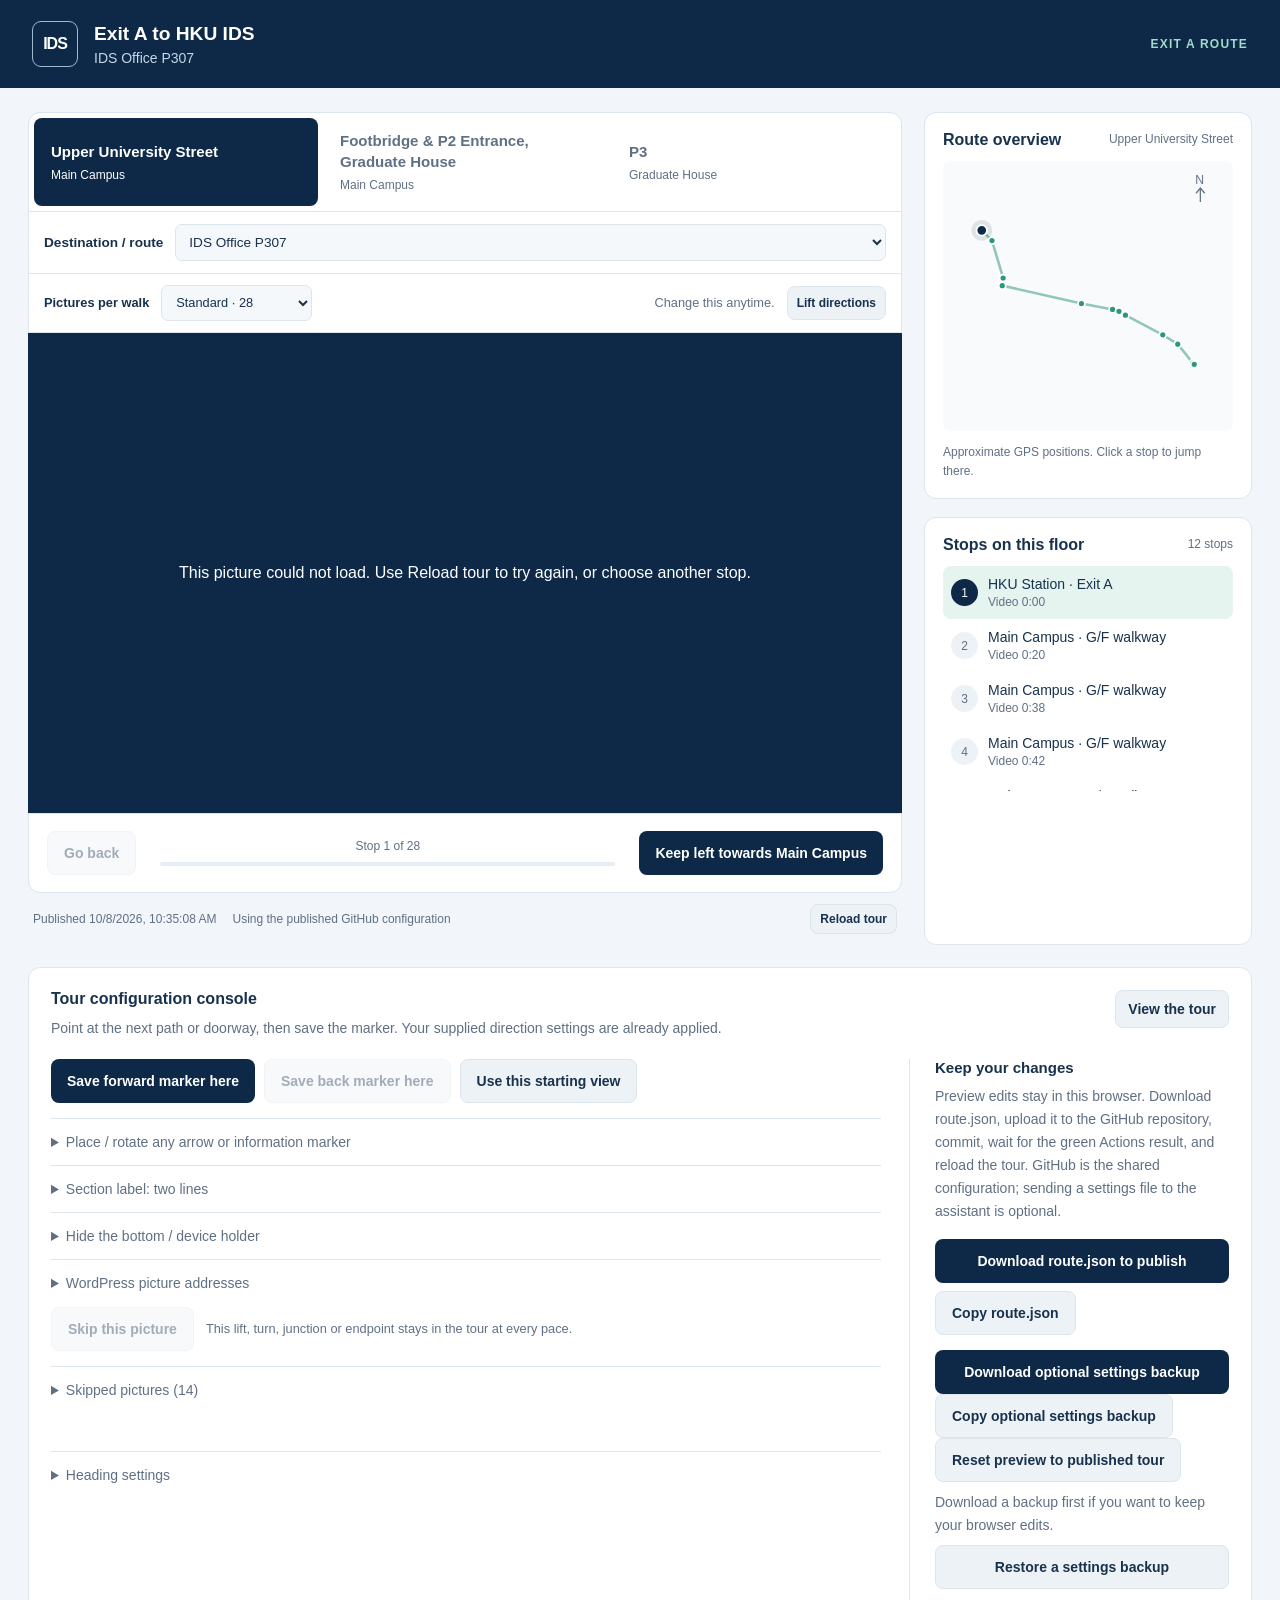
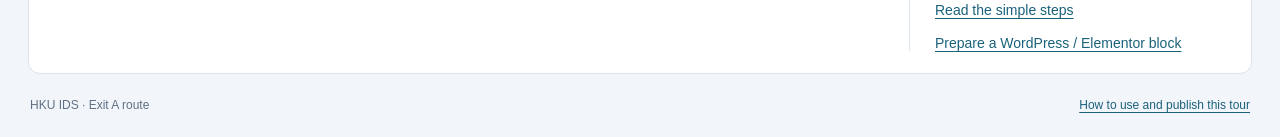
==== commit 20619e63: "Fix WordPress panorama loading and stale viewer callbacks Use native anonymous-CORS image loading fo" ====
--- a/console.html
+++ b/console.html
@@ -4,4 +4,4 @@
 <main><section class="tour-panel" aria-label="Panorama walkthrough"><nav class="floors" aria-label="Floors"><button data-floor="1" class="active">Upper University Street <span>Main Campus</span></button><button data-floor="2">Footbridge &amp; P2 Entrance, Graduate House <span>Main Campus</span></button><button data-floor="3">P3 <span>Graduate House</span></button></nav><div class="route-picker"><label for="destination-route">Destination / route</label><select id="destination-route"></select></div><div class="pace-bar"><label for="pace">Pictures per walk</label><select id="pace"><option value="standard">Standard</option><option value="fewer">Fewer pictures</option><option value="detailed">Detailed</option></select><span>Change this anytime.</span><button id="lift-directions" class="secondary" hidden>Lift directions</button></div><section id="junction" class="junction" hidden aria-labelledby="junction-title"><h2 id="junction-title"></h2><p id="junction-note"></p><div id="junction-choices" class="junction-choices"></div></section><div class="viewer-wrap"><div id="panorama"></div><div class="scene-badge"><span id="scene-floor">G/F · Main Campus</span><strong id="scene-title">Loading panoramas…</strong></div><div id="viewer-error" role="alert" hidden></div><aside id="lift-guidance" class="lift-guidance" aria-label="Lift route directions" hidden><strong id="lift-guidance-title"></strong><span id="lift-guidance-instruction"></span><small id="lift-guidance-note"></small></aside><div class="drag-hint">Drag to look around · Click a marker to walk</div><div class="aim" id="aim" hidden><span></span></div></div><div class="walk-controls"><button id="back" class="secondary">Go back</button><div><span id="stop-number">Loading route…</span><div class="progress-track"><div id="progress-fill"></div></div></div><button id="forward" class="primary">Continue to P307</button></div><div class="sync-bar"><span id="published-version"></span><span id="preview-status"></span><button id="refresh-tour" class="secondary small">Reload tour</button></div><div class="arrival" id="arrival" hidden><strong>You’ve reached HKU IDS.</strong><span id="arrival-room">IDS Office P307, Graduate House</span></div></section>
 <aside><section class="map-card"><div class="card-heading"><h2>Route overview</h2><span id="map-floor">G/F</span></div><svg id="route-map" viewBox="0 0 310 310" role="img" aria-label="Clickable route stops"></svg><p class="map-note" id="map-note">Approximate positions. Click a stop to jump there.</p></section><section class="stops-card"><div class="card-heading"><h2>Stops on this floor</h2><span id="floor-count"></span></div><div id="stops" class="stops"></div></section></aside>
 <section id="editor" class="editor" hidden><div class="editor-heading"><div><h2>Tour configuration console</h2><p id="editor-intro">Turn the panorama until the next doorway or path sits under the crosshair, then save.</p></div><a class="secondary small" href="./">View the tour</a></div><div class="edit-layout"><div><div class="edit-actions"><button id="save-forward" class="primary">Save forward marker here</button><button id="save-back" class="secondary">Save back marker here</button><button id="save-view" class="secondary">Use this starting view</button></div><details class="appearance-editor"><summary>Place / rotate any arrow or information marker</summary><div class="arrow-fields"><label>Which marker?<select id="arrow-role"></select></label><button id="save-selected-marker" class="primary">Place selected marker at crosshair</button><label>Marker text<input id="arrow-label" type="text" maxlength="120" placeholder="Leave blank to use the default text"></label><label class="rotation-field">Arrow rotation <output id="rotation-value" for="arrow-rotation">0°</output><input id="arrow-rotation" aria-label="Arrow rotation" type="range" min="0" max="360" step="15" value="0"><small>0° up · 90° right · 180° down · 270° left</small></label><label class="check-field"><input id="arrow-visible" type="checkbox">Always show this arrow’s text</label><label id="marker-url-label" hidden>Information link<input id="marker-url" type="url" spellcheck="false"></label><button id="save-arrow-style" class="primary">Save marker appearance</button></div><p>Choose any forward, back, branch or information marker. Drag the view to put its doorway under the crosshair, then place the selected marker. Rotation changes the arrow symbol only. Information icons open their link in a new tab.</p></details><details class="section-editor"><summary>Section label: two lines</summary><div class="section-fields"><label>First line<input id="section-heading" type="text" maxlength="120"></label><label>Second line<input id="section-subtitle" type="text" maxlength="120"></label><button id="save-section" class="primary">Save this section label</button></div><p>Choose a section above, then edit its two lines here. You do not need to type HTML or &lt;br&gt;.</p></details><details id="branch-editor" class="branch-editor" hidden><summary>Junction name and branch choices</summary><div class="section-fields"><label>Junction name<input id="junction-name" type="text" maxlength="120"></label><div id="branch-fields"></div><label>Lift guidance heading (optional)<input id="lift-guidance-label" type="text" maxlength="120"></label><label>Lift guidance on the panorama<textarea id="lift-guidance-text" rows="3" maxlength="600"></textarea></label><button id="save-junction" class="primary">Save junction choices</button></div><p>These directions describe the choices on arrival. Move the panorama arrow separately using the marker controls. Planned routes become available after their footage is added.</p></details><details class="bottom-editor"><summary>Hide the bottom / device holder</summary><div class="section-fields"><label for="bottom-limit">Lowest visible angle <output id="bottom-limit-value" for="bottom-limit">−55°</output></label><input id="bottom-limit" aria-label="Lowest visible angle" type="range" min="-60" max="-10" step="5" value="-55"><button id="save-bottom-limit" class="primary">Save lower viewing edge</button></div><p>A higher value hides more of the floor. Markers below the limit move into the visible area so walking still works. This stops looking down in the tour; a permanent cover in the upload JPGs also protects the original files.</p></details><details class="hosting-editor"><summary>WordPress picture addresses</summary><div class="section-fields"><label>This picture’s direct URL<input id="picture-url" type="text" spellcheck="false"></label><small id="image-filename"></small><button id="save-picture-url" class="secondary">Save this picture address</button><label>Direct URL of one original JPG in the WordPress batch<input id="image-folder-example" type="url" spellcheck="false" placeholder="https://your-site/wp-content/uploads/2026/10/hku-ids-exit-a-s1-001.jpg"></label><button id="apply-image-folder" class="primary">Apply this folder to all pictures</button></div><p>Upload the prepared WordPress batch into one folder/month. Copy a full-size original image URL, then apply its folder here. If WordPress renamed a file, use its individual direct URL above. Pictures stored on a different website must allow this tour to load them.</p></details><div class="picture-actions"><button id="hide-stop" class="secondary">Skip this picture</button><p id="hide-note"></p></div><details><summary>Skipped pictures (<span id="hidden-count">0</span>)</summary><div id="hidden-stops" class="hidden-stops"></div></details><p class="edit-status" id="edit-status" role="status"></p><details><summary>Heading settings</summary><div class="degree-fields"><label>Segment correction <input id="segment-offset" type="number" min="-360" max="360" step="1"><span>degrees</span></label><button id="apply-offset" class="secondary">Apply to this segment</button></div><p>The outdoor segments use your Pano Mapper corrections. Indoor routes use visually placed markers because GPS drifts.</p></details></div><div class="save-card"><h3>Keep your changes</h3><p>Preview edits stay in this browser. Download route.json, upload it to the GitHub repository, commit, wait for the green Actions result, and reload the tour. GitHub is the shared configuration; sending a settings file to the assistant is optional.</p><button id="download-route" class="primary">Download route.json to publish</button><button id="copy-route" class="secondary">Copy route.json</button><button id="download-settings" class="primary">Download optional settings backup</button><button id="copy-settings" class="secondary">Copy optional settings backup</button><div id="copy-panel" hidden><label for="settings-text">Settings to copy</label><textarea id="settings-text" readonly spellcheck="false" rows="3" style="width:100%;margin:8px 0;font-size:12px"></textarea></div><button id="reset-preview" class="secondary">Reset preview to published tour</button><p class="reset-note">Download a backup first if you want to keep your browser edits.</p><label class="file-button">Restore a settings backup<input id="import-settings" type="file" accept="application/json,.json"></label><a href="guide.html">Read the simple steps</a><a class="wordpress-link" href="elementor.html">Prepare a WordPress / Elementor block</a></div></div></section>
-</main><dialog id="route-dialog" aria-labelledby="dialog-title" aria-describedby="dialog-text"><h2 id="dialog-title"></h2><p id="dialog-text"></p><div class="dialog-actions"><button id="dialog-close" class="secondary">Back to the tour</button><button id="dialog-action" class="primary" hidden>Continue</button></div></dialog><footer><span>HKU IDS · Exit A route</span><a href="guide.html">How to use and publish this tour</a></footer><script src="pannellum.js"></script><script src="route-core.js?v=2026-10-08-branches"></script><script src="app.js?v=2026-10-08-branches"></script></body></html>
+</main><dialog id="route-dialog" aria-labelledby="dialog-title" aria-describedby="dialog-text"><h2 id="dialog-title"></h2><p id="dialog-text"></p><div class="dialog-actions"><button id="dialog-close" class="secondary">Back to the tour</button><button id="dialog-action" class="primary" hidden>Continue</button></div></dialog><footer><span>HKU IDS · Exit A route</span><a href="guide.html">How to use and publish this tour</a></footer><script src="pannellum.js?v=2026-10-08-image-loader"></script><script src="route-core.js?v=2026-10-08-branches"></script><script src="app.js?v=2026-10-08-image-loader"></script></body></html>
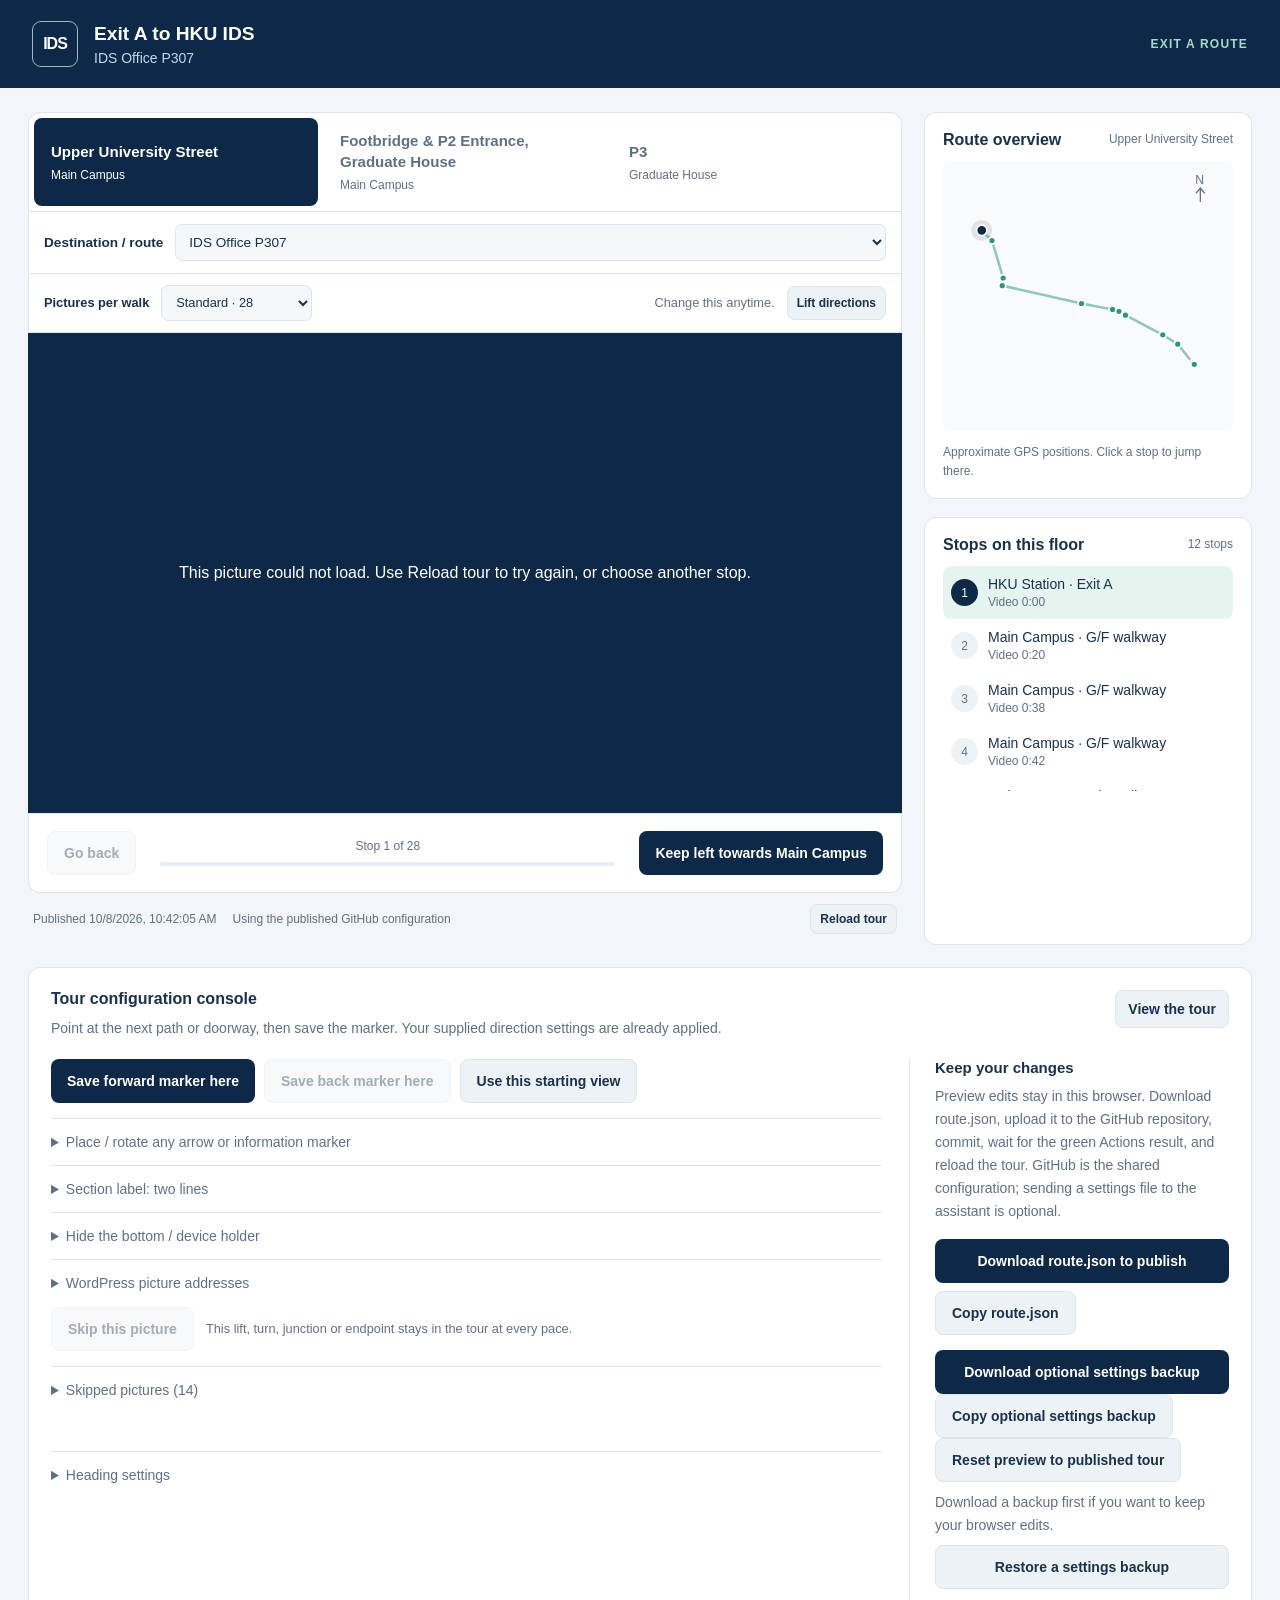
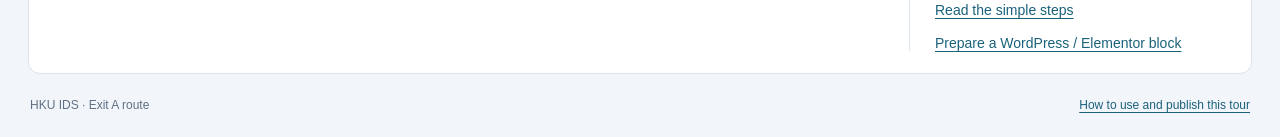
==== commit 1b64ddc4: "Retry transient panorama image failures Retry a failed anonymous-CORS picture request up to twice be" ====
--- a/console.html
+++ b/console.html
@@ -4,4 +4,4 @@
 <main><section class="tour-panel" aria-label="Panorama walkthrough"><nav class="floors" aria-label="Floors"><button data-floor="1" class="active">Upper University Street <span>Main Campus</span></button><button data-floor="2">Footbridge &amp; P2 Entrance, Graduate House <span>Main Campus</span></button><button data-floor="3">P3 <span>Graduate House</span></button></nav><div class="route-picker"><label for="destination-route">Destination / route</label><select id="destination-route"></select></div><div class="pace-bar"><label for="pace">Pictures per walk</label><select id="pace"><option value="standard">Standard</option><option value="fewer">Fewer pictures</option><option value="detailed">Detailed</option></select><span>Change this anytime.</span><button id="lift-directions" class="secondary" hidden>Lift directions</button></div><section id="junction" class="junction" hidden aria-labelledby="junction-title"><h2 id="junction-title"></h2><p id="junction-note"></p><div id="junction-choices" class="junction-choices"></div></section><div class="viewer-wrap"><div id="panorama"></div><div class="scene-badge"><span id="scene-floor">G/F · Main Campus</span><strong id="scene-title">Loading panoramas…</strong></div><div id="viewer-error" role="alert" hidden></div><aside id="lift-guidance" class="lift-guidance" aria-label="Lift route directions" hidden><strong id="lift-guidance-title"></strong><span id="lift-guidance-instruction"></span><small id="lift-guidance-note"></small></aside><div class="drag-hint">Drag to look around · Click a marker to walk</div><div class="aim" id="aim" hidden><span></span></div></div><div class="walk-controls"><button id="back" class="secondary">Go back</button><div><span id="stop-number">Loading route…</span><div class="progress-track"><div id="progress-fill"></div></div></div><button id="forward" class="primary">Continue to P307</button></div><div class="sync-bar"><span id="published-version"></span><span id="preview-status"></span><button id="refresh-tour" class="secondary small">Reload tour</button></div><div class="arrival" id="arrival" hidden><strong>You’ve reached HKU IDS.</strong><span id="arrival-room">IDS Office P307, Graduate House</span></div></section>
 <aside><section class="map-card"><div class="card-heading"><h2>Route overview</h2><span id="map-floor">G/F</span></div><svg id="route-map" viewBox="0 0 310 310" role="img" aria-label="Clickable route stops"></svg><p class="map-note" id="map-note">Approximate positions. Click a stop to jump there.</p></section><section class="stops-card"><div class="card-heading"><h2>Stops on this floor</h2><span id="floor-count"></span></div><div id="stops" class="stops"></div></section></aside>
 <section id="editor" class="editor" hidden><div class="editor-heading"><div><h2>Tour configuration console</h2><p id="editor-intro">Turn the panorama until the next doorway or path sits under the crosshair, then save.</p></div><a class="secondary small" href="./">View the tour</a></div><div class="edit-layout"><div><div class="edit-actions"><button id="save-forward" class="primary">Save forward marker here</button><button id="save-back" class="secondary">Save back marker here</button><button id="save-view" class="secondary">Use this starting view</button></div><details class="appearance-editor"><summary>Place / rotate any arrow or information marker</summary><div class="arrow-fields"><label>Which marker?<select id="arrow-role"></select></label><button id="save-selected-marker" class="primary">Place selected marker at crosshair</button><label>Marker text<input id="arrow-label" type="text" maxlength="120" placeholder="Leave blank to use the default text"></label><label class="rotation-field">Arrow rotation <output id="rotation-value" for="arrow-rotation">0°</output><input id="arrow-rotation" aria-label="Arrow rotation" type="range" min="0" max="360" step="15" value="0"><small>0° up · 90° right · 180° down · 270° left</small></label><label class="check-field"><input id="arrow-visible" type="checkbox">Always show this arrow’s text</label><label id="marker-url-label" hidden>Information link<input id="marker-url" type="url" spellcheck="false"></label><button id="save-arrow-style" class="primary">Save marker appearance</button></div><p>Choose any forward, back, branch or information marker. Drag the view to put its doorway under the crosshair, then place the selected marker. Rotation changes the arrow symbol only. Information icons open their link in a new tab.</p></details><details class="section-editor"><summary>Section label: two lines</summary><div class="section-fields"><label>First line<input id="section-heading" type="text" maxlength="120"></label><label>Second line<input id="section-subtitle" type="text" maxlength="120"></label><button id="save-section" class="primary">Save this section label</button></div><p>Choose a section above, then edit its two lines here. You do not need to type HTML or &lt;br&gt;.</p></details><details id="branch-editor" class="branch-editor" hidden><summary>Junction name and branch choices</summary><div class="section-fields"><label>Junction name<input id="junction-name" type="text" maxlength="120"></label><div id="branch-fields"></div><label>Lift guidance heading (optional)<input id="lift-guidance-label" type="text" maxlength="120"></label><label>Lift guidance on the panorama<textarea id="lift-guidance-text" rows="3" maxlength="600"></textarea></label><button id="save-junction" class="primary">Save junction choices</button></div><p>These directions describe the choices on arrival. Move the panorama arrow separately using the marker controls. Planned routes become available after their footage is added.</p></details><details class="bottom-editor"><summary>Hide the bottom / device holder</summary><div class="section-fields"><label for="bottom-limit">Lowest visible angle <output id="bottom-limit-value" for="bottom-limit">−55°</output></label><input id="bottom-limit" aria-label="Lowest visible angle" type="range" min="-60" max="-10" step="5" value="-55"><button id="save-bottom-limit" class="primary">Save lower viewing edge</button></div><p>A higher value hides more of the floor. Markers below the limit move into the visible area so walking still works. This stops looking down in the tour; a permanent cover in the upload JPGs also protects the original files.</p></details><details class="hosting-editor"><summary>WordPress picture addresses</summary><div class="section-fields"><label>This picture’s direct URL<input id="picture-url" type="text" spellcheck="false"></label><small id="image-filename"></small><button id="save-picture-url" class="secondary">Save this picture address</button><label>Direct URL of one original JPG in the WordPress batch<input id="image-folder-example" type="url" spellcheck="false" placeholder="https://your-site/wp-content/uploads/2026/10/hku-ids-exit-a-s1-001.jpg"></label><button id="apply-image-folder" class="primary">Apply this folder to all pictures</button></div><p>Upload the prepared WordPress batch into one folder/month. Copy a full-size original image URL, then apply its folder here. If WordPress renamed a file, use its individual direct URL above. Pictures stored on a different website must allow this tour to load them.</p></details><div class="picture-actions"><button id="hide-stop" class="secondary">Skip this picture</button><p id="hide-note"></p></div><details><summary>Skipped pictures (<span id="hidden-count">0</span>)</summary><div id="hidden-stops" class="hidden-stops"></div></details><p class="edit-status" id="edit-status" role="status"></p><details><summary>Heading settings</summary><div class="degree-fields"><label>Segment correction <input id="segment-offset" type="number" min="-360" max="360" step="1"><span>degrees</span></label><button id="apply-offset" class="secondary">Apply to this segment</button></div><p>The outdoor segments use your Pano Mapper corrections. Indoor routes use visually placed markers because GPS drifts.</p></details></div><div class="save-card"><h3>Keep your changes</h3><p>Preview edits stay in this browser. Download route.json, upload it to the GitHub repository, commit, wait for the green Actions result, and reload the tour. GitHub is the shared configuration; sending a settings file to the assistant is optional.</p><button id="download-route" class="primary">Download route.json to publish</button><button id="copy-route" class="secondary">Copy route.json</button><button id="download-settings" class="primary">Download optional settings backup</button><button id="copy-settings" class="secondary">Copy optional settings backup</button><div id="copy-panel" hidden><label for="settings-text">Settings to copy</label><textarea id="settings-text" readonly spellcheck="false" rows="3" style="width:100%;margin:8px 0;font-size:12px"></textarea></div><button id="reset-preview" class="secondary">Reset preview to published tour</button><p class="reset-note">Download a backup first if you want to keep your browser edits.</p><label class="file-button">Restore a settings backup<input id="import-settings" type="file" accept="application/json,.json"></label><a href="guide.html">Read the simple steps</a><a class="wordpress-link" href="elementor.html">Prepare a WordPress / Elementor block</a></div></div></section>
-</main><dialog id="route-dialog" aria-labelledby="dialog-title" aria-describedby="dialog-text"><h2 id="dialog-title"></h2><p id="dialog-text"></p><div class="dialog-actions"><button id="dialog-close" class="secondary">Back to the tour</button><button id="dialog-action" class="primary" hidden>Continue</button></div></dialog><footer><span>HKU IDS · Exit A route</span><a href="guide.html">How to use and publish this tour</a></footer><script src="pannellum.js?v=2026-10-08-image-loader"></script><script src="route-core.js?v=2026-10-08-branches"></script><script src="app.js?v=2026-10-08-image-loader"></script></body></html>
+</main><dialog id="route-dialog" aria-labelledby="dialog-title" aria-describedby="dialog-text"><h2 id="dialog-title"></h2><p id="dialog-text"></p><div class="dialog-actions"><button id="dialog-close" class="secondary">Back to the tour</button><button id="dialog-action" class="primary" hidden>Continue</button></div></dialog><footer><span>HKU IDS · Exit A route</span><a href="guide.html">How to use and publish this tour</a></footer><script src="pannellum.js?v=2026-10-08-image-retry"></script><script src="route-core.js?v=2026-10-08-branches"></script><script src="app.js?v=2026-10-08-image-retry"></script></body></html>
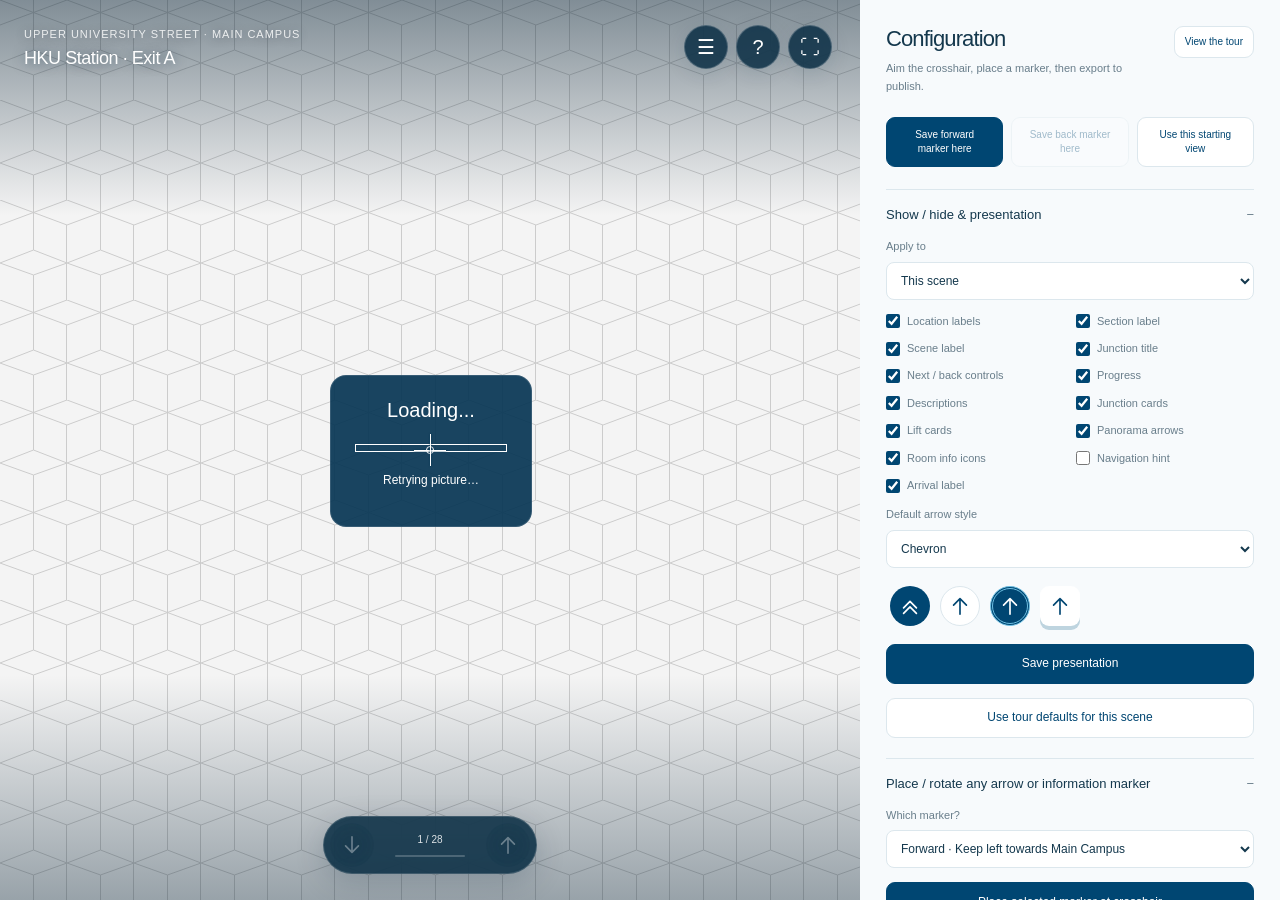
==== commit 10014f61: "Refine immersive tour and configurable navigation Fill the visitor viewport with compact IDS styling" ====
--- a/console.html
+++ b/console.html
@@ -1,7 +1,2 @@
-<!doctype html>
-<html lang="en"><head><meta charset="utf-8"><meta name="viewport" content="width=device-width,initial-scale=1"><title>HKU IDS · Configuration console</title><meta name="description" content="Follow the panorama routes from HKU Station Exit A to the HKU IDS premises in Graduate House."><link rel="icon" type="image/svg+xml" href="data:image/svg+xml,%3Csvg xmlns='http://www.w3.org/2000/svg' viewBox='0 0 32 32'%3E%3Crect width='32' height='32' rx='7' fill='%230d2947'/%3E%3Cpath d='M8 24V8h16v16' fill='none' stroke='white' stroke-width='3'/%3E%3Ccircle cx='16' cy='17' r='4' fill='%2351c9b0'/%3E%3C/svg%3E"><link rel="stylesheet" href="pannellum.css"><link rel="stylesheet" href="styles.css?v=2026-10-08-branches"></head>
-<body><header><div class="brand-mark">IDS</div><div class="brand"><h1>Exit A to HKU IDS</h1><p>Room P307 · Graduate House</p></div><div class="route-label">EXIT A ROUTE</div><a class="review-link" href="guide.html" id="review-link">Publishing steps</a></header>
-<main><section class="tour-panel" aria-label="Panorama walkthrough"><nav class="floors" aria-label="Floors"><button data-floor="1" class="active">Upper University Street <span>Main Campus</span></button><button data-floor="2">Footbridge &amp; P2 Entrance, Graduate House <span>Main Campus</span></button><button data-floor="3">P3 <span>Graduate House</span></button></nav><div class="route-picker"><label for="destination-route">Destination / route</label><select id="destination-route"></select></div><div class="pace-bar"><label for="pace">Pictures per walk</label><select id="pace"><option value="standard">Standard</option><option value="fewer">Fewer pictures</option><option value="detailed">Detailed</option></select><span>Change this anytime.</span><button id="lift-directions" class="secondary" hidden>Lift directions</button></div><section id="junction" class="junction" hidden aria-labelledby="junction-title"><h2 id="junction-title"></h2><p id="junction-note"></p><div id="junction-choices" class="junction-choices"></div></section><div class="viewer-wrap"><div id="panorama"></div><div class="scene-badge"><span id="scene-floor">G/F · Main Campus</span><strong id="scene-title">Loading panoramas…</strong></div><div id="viewer-error" role="alert" hidden></div><aside id="lift-guidance" class="lift-guidance" aria-label="Lift route directions" hidden><strong id="lift-guidance-title"></strong><span id="lift-guidance-instruction"></span><small id="lift-guidance-note"></small></aside><div class="drag-hint">Drag to look around · Click a marker to walk</div><div class="aim" id="aim" hidden><span></span></div></div><div class="walk-controls"><button id="back" class="secondary">Go back</button><div><span id="stop-number">Loading route…</span><div class="progress-track"><div id="progress-fill"></div></div></div><button id="forward" class="primary">Continue to P307</button></div><div class="sync-bar"><span id="published-version"></span><span id="preview-status"></span><button id="refresh-tour" class="secondary small">Reload tour</button></div><div class="arrival" id="arrival" hidden><strong>You’ve reached HKU IDS.</strong><span id="arrival-room">IDS Office P307, Graduate House</span></div></section>
-<aside><section class="map-card"><div class="card-heading"><h2>Route overview</h2><span id="map-floor">G/F</span></div><svg id="route-map" viewBox="0 0 310 310" role="img" aria-label="Clickable route stops"></svg><p class="map-note" id="map-note">Approximate positions. Click a stop to jump there.</p></section><section class="stops-card"><div class="card-heading"><h2>Stops on this floor</h2><span id="floor-count"></span></div><div id="stops" class="stops"></div></section></aside>
-<section id="editor" class="editor" hidden><div class="editor-heading"><div><h2>Tour configuration console</h2><p id="editor-intro">Turn the panorama until the next doorway or path sits under the crosshair, then save.</p></div><a class="secondary small" href="./">View the tour</a></div><div class="edit-layout"><div><div class="edit-actions"><button id="save-forward" class="primary">Save forward marker here</button><button id="save-back" class="secondary">Save back marker here</button><button id="save-view" class="secondary">Use this starting view</button></div><details class="appearance-editor"><summary>Place / rotate any arrow or information marker</summary><div class="arrow-fields"><label>Which marker?<select id="arrow-role"></select></label><button id="save-selected-marker" class="primary">Place selected marker at crosshair</button><label>Marker text<input id="arrow-label" type="text" maxlength="120" placeholder="Leave blank to use the default text"></label><label class="rotation-field">Arrow rotation <output id="rotation-value" for="arrow-rotation">0°</output><input id="arrow-rotation" aria-label="Arrow rotation" type="range" min="0" max="360" step="15" value="0"><small>0° up · 90° right · 180° down · 270° left</small></label><label class="check-field"><input id="arrow-visible" type="checkbox">Always show this arrow’s text</label><label id="marker-url-label" hidden>Information link<input id="marker-url" type="url" spellcheck="false"></label><button id="save-arrow-style" class="primary">Save marker appearance</button></div><p>Choose any forward, back, branch or information marker. Drag the view to put its doorway under the crosshair, then place the selected marker. Rotation changes the arrow symbol only. Information icons open their link in a new tab.</p></details><details class="section-editor"><summary>Section label: two lines</summary><div class="section-fields"><label>First line<input id="section-heading" type="text" maxlength="120"></label><label>Second line<input id="section-subtitle" type="text" maxlength="120"></label><button id="save-section" class="primary">Save this section label</button></div><p>Choose a section above, then edit its two lines here. You do not need to type HTML or &lt;br&gt;.</p></details><details id="branch-editor" class="branch-editor" hidden><summary>Junction name and branch choices</summary><div class="section-fields"><label>Junction name<input id="junction-name" type="text" maxlength="120"></label><div id="branch-fields"></div><label>Lift guidance heading (optional)<input id="lift-guidance-label" type="text" maxlength="120"></label><label>Lift guidance on the panorama<textarea id="lift-guidance-text" rows="3" maxlength="600"></textarea></label><button id="save-junction" class="primary">Save junction choices</button></div><p>These directions describe the choices on arrival. Move the panorama arrow separately using the marker controls. Planned routes become available after their footage is added.</p></details><details class="bottom-editor"><summary>Hide the bottom / device holder</summary><div class="section-fields"><label for="bottom-limit">Lowest visible angle <output id="bottom-limit-value" for="bottom-limit">−55°</output></label><input id="bottom-limit" aria-label="Lowest visible angle" type="range" min="-60" max="-10" step="5" value="-55"><button id="save-bottom-limit" class="primary">Save lower viewing edge</button></div><p>A higher value hides more of the floor. Markers below the limit move into the visible area so walking still works. This stops looking down in the tour; a permanent cover in the upload JPGs also protects the original files.</p></details><details class="hosting-editor"><summary>WordPress picture addresses</summary><div class="section-fields"><label>This picture’s direct URL<input id="picture-url" type="text" spellcheck="false"></label><small id="image-filename"></small><button id="save-picture-url" class="secondary">Save this picture address</button><label>Direct URL of one original JPG in the WordPress batch<input id="image-folder-example" type="url" spellcheck="false" placeholder="https://your-site/wp-content/uploads/2026/10/hku-ids-exit-a-s1-001.jpg"></label><button id="apply-image-folder" class="primary">Apply this folder to all pictures</button></div><p>Upload the prepared WordPress batch into one folder/month. Copy a full-size original image URL, then apply its folder here. If WordPress renamed a file, use its individual direct URL above. Pictures stored on a different website must allow this tour to load them.</p></details><div class="picture-actions"><button id="hide-stop" class="secondary">Skip this picture</button><p id="hide-note"></p></div><details><summary>Skipped pictures (<span id="hidden-count">0</span>)</summary><div id="hidden-stops" class="hidden-stops"></div></details><p class="edit-status" id="edit-status" role="status"></p><details><summary>Heading settings</summary><div class="degree-fields"><label>Segment correction <input id="segment-offset" type="number" min="-360" max="360" step="1"><span>degrees</span></label><button id="apply-offset" class="secondary">Apply to this segment</button></div><p>The outdoor segments use your Pano Mapper corrections. Indoor routes use visually placed markers because GPS drifts.</p></details></div><div class="save-card"><h3>Keep your changes</h3><p>Preview edits stay in this browser. Download route.json, upload it to the GitHub repository, commit, wait for the green Actions result, and reload the tour. GitHub is the shared configuration; sending a settings file to the assistant is optional.</p><button id="download-route" class="primary">Download route.json to publish</button><button id="copy-route" class="secondary">Copy route.json</button><button id="download-settings" class="primary">Download optional settings backup</button><button id="copy-settings" class="secondary">Copy optional settings backup</button><div id="copy-panel" hidden><label for="settings-text">Settings to copy</label><textarea id="settings-text" readonly spellcheck="false" rows="3" style="width:100%;margin:8px 0;font-size:12px"></textarea></div><button id="reset-preview" class="secondary">Reset preview to published tour</button><p class="reset-note">Download a backup first if you want to keep your browser edits.</p><label class="file-button">Restore a settings backup<input id="import-settings" type="file" accept="application/json,.json"></label><a href="guide.html">Read the simple steps</a><a class="wordpress-link" href="elementor.html">Prepare a WordPress / Elementor block</a></div></div></section>
-</main><dialog id="route-dialog" aria-labelledby="dialog-title" aria-describedby="dialog-text"><h2 id="dialog-title"></h2><p id="dialog-text"></p><div class="dialog-actions"><button id="dialog-close" class="secondary">Back to the tour</button><button id="dialog-action" class="primary" hidden>Continue</button></div></dialog><footer><span>HKU IDS · Exit A route</span><a href="guide.html">How to use and publish this tour</a></footer><script src="pannellum.js?v=2026-10-08-image-retry"></script><script src="route-core.js?v=2026-10-08-branches"></script><script src="app.js?v=2026-10-08-image-retry"></script></body></html>
+<!doctype html><html lang="en"><head><meta charset="utf-8"><meta name="viewport" content="width=device-width,initial-scale=1,viewport-fit=cover"><title>HKU IDS · Configuration console</title><meta name="description" content="Explore the routes to HKU IDS in Graduate House, including the lift route to P603."><link rel="stylesheet" href="pannellum.css"><link rel="stylesheet" href="styles.css?v=2026-10-10-immersive"></head><body><main class="tour-shell"><section class="tour-panel" aria-label="Panorama walkthrough"><div class="viewer-wrap"><div id="panorama" tabindex="0" aria-label="Panorama. Arrow keys look around. Shift and up walks in the facing direction."></div><div class="edge-shade" aria-hidden="true"></div><div class="scene-badge"><span id="scene-floor">Loading route</span><strong id="scene-title">Loading panorama…</strong></div><div class="stage-tools"><button id="options-toggle" class="icon-button" aria-label="Open route options" aria-expanded="false" aria-controls="route-drawer"><span aria-hidden="true">☰</span></button><button id="help-toggle" class="icon-button" aria-label="How to navigate"><span aria-hidden="true">?</span></button><button id="fullscreen-toggle" class="icon-button" aria-label="Full screen"><span aria-hidden="true">⛶</span></button></div><div id="viewer-error" role="alert" hidden></div><section id="junction" class="junction" hidden aria-labelledby="junction-title"><div class="junction-heading"><h2 id="junction-title"></h2><span id="junction-note"></span></div><div id="junction-choices" class="junction-choices"></div></section><aside id="lift-guidance" class="lift-guidance" aria-label="Lift route directions" hidden><strong id="lift-guidance-title"></strong><span id="lift-guidance-instruction"></span><small id="lift-guidance-note"></small></aside><aside id="transfer-card" class="transfer-card" hidden aria-label="Lift instructions"><div id="transfer-symbol" aria-hidden="true"></div><div><strong id="transfer-title"></strong><p id="transfer-description"></p><button id="transfer-action" class="lift-action"></button></div></aside><div class="drag-hint">Drag to look · Double-click to walk</div><div class="aim" id="aim" hidden><span></span></div><div class="walk-controls"><button id="back" class="icon-button" aria-label="Go back"></button><div class="walk-progress"><span id="stop-number">Loading route…</span><div class="progress-track"><div id="progress-fill"></div></div></div><button id="forward" class="icon-button" aria-label="Continue"></button></div><div class="arrival" id="arrival" hidden><span>Destination reached</span><strong id="arrival-room"></strong></div><div id="tour-toast" class="tour-toast" role="status" hidden></div><aside id="route-drawer" class="route-drawer" hidden aria-label="Route options"><div class="drawer-heading"><h2>Your route</h2><button id="options-close" class="icon-button" aria-label="Close route options">×</button></div><div class="route-picker"><label for="destination-route">Destination</label><select id="destination-route"></select></div><nav class="floors" aria-label="Sections"></nav><div class="pace-bar"><label for="pace">Walking pace</label><select id="pace"><option value="standard">Standard</option><option value="fewer">Fewer pictures</option><option value="detailed">Detailed</option></select><button id="lift-directions" class="secondary" hidden>Go to P2 lift junction</button></div><details class="stops-card"><summary>Stops on this floor <span id="floor-count"></span></summary><div id="stops" class="stops"></div></details><details class="map-card"><summary>Route overview <span id="map-floor"></span></summary><svg id="route-map" viewBox="0 0 310 310" role="img" aria-label="Clickable route stops"></svg><p class="map-note" id="map-note"></p></details><div class="sync-bar"><span id="published-version"></span><span id="preview-status"></span><button id="refresh-tour" class="secondary small">Reload tour</button><a href="guide.html">Help &amp; publishing</a></div></aside></div></section><section id="editor" class="editor" hidden><p class="edit-status" id="edit-status" role="status"></p><div class="editor-heading"><div><h2>Configuration</h2><p id="editor-intro">Changes are a local preview until you publish route.json.</p></div><a class="secondary small" href="./">View the tour</a></div><div class="edit-layout"><div><div class="edit-actions"><button id="save-forward" class="primary">Save forward marker here</button><button id="save-back" class="secondary">Save back marker here</button><button id="save-view" class="secondary">Use this starting view</button></div><details class="visibility-editor" open><summary>Show / hide &amp; presentation</summary><div class="section-fields"><label>Apply to<select id="visibility-scope"><option value="scene">This scene</option><option value="global">Whole tour</option></select></label><div id="visibility-fields" class="visibility-fields"></div><label>Default arrow style<select id="default-arrow-style"><option value="chevron">Chevron</option><option value="line">Fine line</option><option value="ring">Direction ring</option><option value="ground">Floor pointer</option></select></label><div id="style-samples" class="style-samples" aria-label="Arrow style previews"></div><button id="save-visibility" class="primary">Save presentation</button><button id="reset-visibility" class="secondary">Use tour defaults for this scene</button></div></details><details class="appearance-editor" open><summary>Place / rotate any arrow or information marker</summary><div class="arrow-fields"><label>Which marker?<select id="arrow-role"></select></label><button id="save-selected-marker" class="primary">Place selected marker at crosshair</button><label>Marker text<input id="arrow-label" type="text" maxlength="120" placeholder="Leave blank to use the default text"></label><label class="rotation-field">Arrow rotation <output id="rotation-value" for="arrow-rotation">0°</output><input id="arrow-rotation" aria-label="Arrow rotation" type="range" min="0" max="360" step="15" value="0"><small>0° up · 90° right · 180° down · 270° left</small></label><label class="check-field"><input id="arrow-visible" type="checkbox">Always show this arrow’s text</label><label id="marker-url-label" hidden>Information link<input id="marker-url" type="url" spellcheck="false"></label><label class="check-field"><input id="marker-visible" type="checkbox">Show this icon / arrow</label><label>Arrow style<select id="arrow-style"><option value="chevron">Chevron</option><option value="line">Fine line</option><option value="ring">Direction ring</option><option value="ground">Floor pointer</option></select></label><label>Arrow symbol<select id="arrow-type"><option value="auto">Match style</option><option value="arrow">Arrow</option><option value="chevron">Chevron</option><option value="stairs">Stairs</option><option value="lift">Lift</option></select></label><button id="save-arrow-style" class="primary">Save marker appearance</button></div><p>Choose any forward, back, branch or information marker. Drag the view to put its doorway under the crosshair, then place the selected marker. Rotation changes the arrow symbol only. Information icons open their link in a new tab.</p></details><details class="section-editor"><summary>Section label: two lines</summary><div class="section-fields"><label>First line<input id="section-heading" type="text" maxlength="120"></label><label>Second line<input id="section-subtitle" type="text" maxlength="120"></label><button id="save-section" class="primary">Save this section label</button></div><p>Choose a section above, then edit its two lines here. You do not need to type HTML or &lt;br&gt;.</p></details><details id="branch-editor" class="branch-editor" hidden><summary>Junction name and branch choices</summary><div class="section-fields"><label>Junction name<input id="junction-name" type="text" maxlength="120"></label><div id="branch-fields"></div><label>Lift guidance heading (optional)<input id="lift-guidance-label" type="text" maxlength="120"></label><label>Lift guidance on the panorama<textarea id="lift-guidance-text" rows="3" maxlength="600"></textarea></label><button id="save-junction" class="primary">Save junction choices</button></div><p>These directions describe the choices on arrival. Move the panorama arrow separately using the marker controls. Planned routes become available after their footage is added.</p></details><details id="transfer-editor" hidden><summary>Lift card wording</summary><div class="section-fields"><label>Heading<input id="transfer-heading-edit" type="text" maxlength="120"></label><label>Instruction<textarea id="transfer-text-edit" rows="2" maxlength="240"></textarea></label><label>Step button label<input id="transfer-button-edit" type="text" maxlength="120"></label><button id="save-transfer" class="primary">Save lift card text</button></div></details><details class="bottom-editor"><summary>Hide the bottom / device holder</summary><div class="section-fields"><label for="bottom-limit">Lowest visible angle <output id="bottom-limit-value" for="bottom-limit">−55°</output></label><input id="bottom-limit" aria-label="Lowest visible angle" type="range" min="-75" max="-10" step="1" value="-55"><label>Apply viewing limit to<select id="bottom-scope"><option value="scene">This scene</option><option value="global">All scenes without an override</option></select></label><button id="reset-bottom-limit" class="secondary">Use global limit for this scene</button><button id="save-bottom-limit" class="primary">Save lower viewing edge</button></div><p>A higher value hides more of the floor. Markers below the limit move into the visible area so walking still works. This stops looking down in the tour; a permanent cover in the upload JPGs also protects the original files.</p></details><details class="hosting-editor"><summary>WordPress picture addresses</summary><div class="section-fields"><label>This picture’s direct URL<input id="picture-url" type="text" spellcheck="false"></label><small id="image-filename"></small><button id="save-picture-url" class="secondary">Save this picture address</button><label>Direct URL of one original JPG in the WordPress batch<input id="image-folder-example" type="url" spellcheck="false" placeholder="https://your-site/wp-content/uploads/2026/10/hku-ids-exit-a-s1-001.jpg"></label><button id="apply-image-folder" class="primary">Apply this folder to all pictures</button></div><p>Upload the prepared WordPress batch into one folder/month. Copy a full-size original image URL, then apply its folder here. If WordPress renamed a file, use its individual direct URL above. Pictures stored on a different website must allow this tour to load them.</p></details><div class="picture-actions"><button id="hide-stop" class="secondary">Skip this picture</button><p id="hide-note"></p></div><details><summary>Skipped pictures (<span id="hidden-count">0</span>)</summary><div id="hidden-stops" class="hidden-stops"></div></details><details><summary>Advanced: heading settings</summary><div class="degree-fields"><label>Segment correction <input id="segment-offset" type="number" min="-360" max="360" step="1"><span>degrees</span></label><button id="apply-offset" class="secondary">Apply to this segment</button></div><p>The outdoor segments use your Pano Mapper corrections. Indoor routes use visually placed markers because GPS drifts.</p></details></div><div class="save-card"><p class="publish-reminder">Finalised configuration must be uploaded to GitHub and committed to update the public tour.</p><button id="publish-github" class="primary">Export &amp; open GitHub</button><h3>Import / export</h3><p>Preview edits stay in this browser. Download route.json, upload it to the GitHub repository, commit, wait for the green Actions result, and reload the tour. GitHub is the shared configuration; sending a settings file to the assistant is optional.</p><button id="download-route" class="primary">Export route.json</button><button id="copy-route" class="secondary">Copy route.json</button><button id="download-settings" class="primary">Export settings backup</button><button id="copy-settings" class="secondary">Copy optional settings backup</button><div id="copy-panel" hidden><label for="settings-text">Settings to copy</label><textarea id="settings-text" readonly spellcheck="false" rows="3" style="width:100%;margin:8px 0;font-size:12px"></textarea></div><button id="reset-preview" class="secondary">Reset preview to published tour</button><p class="reset-note">Download a backup first if you want to keep your browser edits.</p><label class="file-button">Import route.json or settings backup<input id="import-settings" type="file" accept="application/json,.json"></label><a href="guide.html">Read the simple steps</a><a class="wordpress-link" href="elementor.html">Prepare a WordPress / Elementor block</a></div></div></section>
+</main><dialog id="route-dialog" aria-labelledby="dialog-title" aria-describedby="dialog-text"><h2 id="dialog-title"></h2><p id="dialog-text"></p><div class="dialog-actions"><button id="dialog-close" class="secondary">Close</button><button id="dialog-action" class="primary" hidden>Continue</button></div></dialog><script src="pannellum.js?v=2026-10-08-image-retry"></script><script src="route-core.js?v=2026-10-10-immersive"></script><script src="app.js?v=2026-10-10-immersive"></script></body></html>
--- a/styles.css
+++ b/styles.css
@@ -1,19 +1,8 @@
-:root{--navy:#0d2947;--ink:#18314d;--muted:#607084;--line:#dce4ec;--mint:#51c9b0;--bg:#f2f5f9;--orange:#c76122;font-family:Inter,-apple-system,BlinkMacSystemFont,"Segoe UI",sans-serif;color:var(--ink);font-size:16px}*{box-sizing:border-box}body{margin:0;background:var(--bg)}[hidden]{display:none!important}button,input,a{font:inherit}button,a.file-button{cursor:pointer}button{border:0}a{color:#1a617b;text-underline-offset:3px}button:focus-visible,a:focus-visible,input:focus-visible{outline:3px solid #169ab1;outline-offset:4px}header{height:88px;background:var(--navy);color:white;display:flex;align-items:center;gap:16px;padding:0 32px}.brand-mark{height:46px;width:46px;display:grid;place-items:center;border:1px solid #9fb8d0;border-radius:9px;font-weight:800;letter-spacing:-1px}.brand h1{font-size:1.2rem;margin:0 0 5px;font-weight:650}.brand p{font-size:.875rem;color:#c4d7e9;margin:0}.route-label{margin-left:auto;color:#a4dcca;font-size:.75rem;letter-spacing:1.2px;font-weight:700}.review-link{color:white;font-size:.875rem;padding:9px 12px;border:1px solid #617993;border-radius:7px;margin-left:12px;text-decoration:none}main{max-width:1580px;margin:auto;padding:24px 28px;display:grid;grid-template-columns:minmax(0,1fr) 328px;gap:22px}.tour-panel{min-width:0}.floors{display:flex;background:white;border:1px solid var(--line);border-radius:12px 12px 0 0;padding:5px;gap:5px}.floors button{background:transparent;border-radius:8px;color:var(--muted);padding:12px 17px;font-weight:650;font-size:.94rem;text-align:left;flex:1}.floors button span{display:block;font-size:.75rem;font-weight:400;margin-top:5px}.floors button.active{background:var(--navy);color:white}.viewer-wrap{position:relative;background:#0b1725;min-height:430px;height:calc(100vh - 292px);max-height:820px}#panorama{width:100%;height:100%;position:absolute;inset:0}.scene-badge{position:absolute;top:20px;left:20px;z-index:2;background:rgba(8,28,48,.88);padding:11px 15px;color:white;max-width:70%;border-radius:8px;pointer-events:none}.scene-badge span{display:block;color:#9cddcf;font-size:.75rem;margin-bottom:5px}.scene-badge strong{font-size:.94rem;font-weight:600}.drag-hint{position:absolute;bottom:14px;left:50%;transform:translateX(-50%);z-index:2;pointer-events:none;background:rgba(8,28,48,.75);color:white;padding:7px 12px;border-radius:20px;font-size:.75rem;white-space:nowrap}.walk-controls{background:white;padding:17px 18px;display:grid;grid-template-columns:auto minmax(100px,1fr) auto;align-items:center;gap:24px;border:1px solid var(--line);border-radius:0 0 12px 12px}.primary,.secondary,.file-button{display:inline-flex;align-items:center;justify-content:center;min-height:44px;border-radius:8px;padding:10px 16px;font-size:.875rem;font-weight:600;text-decoration:none}.primary{background:var(--navy);color:white}.primary:hover{background:#20486e}.secondary{background:#edf2f7;border:1px solid var(--line);color:var(--ink)}button:disabled{opacity:.4;cursor:default}.walk-controls>div{text-align:center;font-size:.75rem;color:var(--muted)}.progress-track{height:4px;border-radius:8px;background:#e6edf4;margin-top:9px;overflow:hidden}.progress-track>div{height:100%;background:#2ba98e;width:0;transition:width .3s}.arrival{margin-top:12px;border:1px solid #9fcdbc;border-radius:9px;background:#e6f6ef;padding:16px;display:flex;justify-content:space-between;gap:12px}.arrival span{color:#386e5e;font-size:.875rem}aside{display:flex;flex-direction:column;gap:18px;min-width:0}.map-card,.stops-card{background:white;border:1px solid var(--line);border-radius:12px;padding:18px}.card-heading{display:flex;justify-content:space-between;gap:8px;align-items:center}h2{font-size:1rem;margin:0}.card-heading>span{font-size:.75rem;color:var(--muted)}#route-map{width:100%;height:270px;display:block;margin:12px 0;background:#f8fafc;border-radius:7px}.map-note{font-size:.75rem;line-height:1.55;color:var(--muted);margin:0}.stops-card{flex:1;min-height:150px}.stops{max-height:225px;overflow:auto;margin-top:12px}.stop{display:flex;align-items:center;width:100%;text-align:left;background:transparent;padding:10px 8px;border-radius:8px;gap:10px;color:var(--ink);font-size:.875rem}.stop.active{background:#e5f4ef}.stop-number{flex-shrink:0;height:27px;width:27px;display:grid;place-items:center;border-radius:50%;background:#edf2f7;color:var(--muted);font-size:.75rem}.stop.active .stop-number{background:var(--navy);color:white}.stop small{display:block;font-size:.75rem;color:var(--muted);margin-top:3px}.walk-hotspot{width:42px;height:42px;display:grid;place-items:center;background:rgba(13,41,71,.92);border:2px solid white;border-radius:50%;box-shadow:0 2px 8px #0005;color:white;font-size:23px;cursor:pointer}.walk-hotspot.forward{background:#087d68}.walk-hotspot::after{content:attr(data-label);position:absolute;bottom:49px;left:50%;transform:translateX(-50%);white-space:nowrap;font-size:.75rem;font-weight:600;padding:8px 10px;border-radius:6px;background:#0d2947;color:white;opacity:0;pointer-events:none}.walk-hotspot:hover::after{opacity:1}.aim{pointer-events:none;position:absolute;top:50%;left:50%;width:30px;height:30px;transform:translate(-50%,-50%);border:1px solid #fff8;border-radius:50%;z-index:3}.aim:before,.aim:after{content:"";position:absolute;background:white;box-shadow:0 0 1px black}.aim:before{width:36px;height:1px;left:-4px;top:14px}.aim:after{height:36px;width:1px;top:-4px;left:14px}.editor{grid-column:1/-1;background:white;border:1px solid var(--line);border-radius:12px;padding:22px}.editor-heading{display:flex;gap:20px;justify-content:space-between;margin-bottom:19px}.editor-heading p,.save-card p,details p{font-size:.875rem;color:var(--muted);line-height:1.65;max-width:700px;margin:9px 0 0}.edit-layout{display:grid;grid-template-columns:minmax(0,1fr) 320px;gap:28px}.edit-actions{display:flex;gap:9px;flex-wrap:wrap}.edit-status{min-height:24px;color:#0c7760;font-size:.875rem;line-height:1.5}details{border-top:1px solid var(--line);padding-top:15px;margin-top:15px;font-size:.875rem}summary{cursor:pointer;color:var(--muted)}.degree-fields{display:flex;align-items:end;gap:12px;margin-top:15px}.degree-fields label{display:block}.degree-fields input{width:85px;margin:0 8px;border:1px solid var(--line);border-radius:6px;padding:9px;color:var(--ink)}.save-card{border-left:1px solid var(--line);padding-left:25px}.save-card h3{font-size:.94rem;margin:0}.save-card .primary{margin-top:15px;width:100%}.file-button{width:100%;border:1px solid var(--line);margin:8px 0 12px;background:#edf2f7}.file-button input{display:none}.save-card>a{font-size:.875rem}.small{min-height:38px;padding:7px 12px;white-space:nowrap;align-self:start}.editor-mode .viewer-wrap{height:480px}.editor-mode .review-link{display:none}footer{max-width:1580px;margin:auto;padding:0 30px 25px;display:flex;justify-content:space-between;color:var(--muted);gap:15px;font-size:.75rem}#viewer-error{position:absolute;inset:0;background:var(--navy);z-index:8;color:white;display:grid;place-content:center;text-align:center;padding:40px;line-height:1.7}.guide-body{max-width:820px;margin:32px auto;padding:25px;background:white;border-radius:12px;border:1px solid var(--line);line-height:1.7}.guide-body h1{font-size:1.7rem}.guide-body h2{margin-top:30px}.guide-body li{margin:12px 0}.guide-body code{background:#edf2f7;padding:2px 6px;border-radius:4px;font-size:.875rem}.guide-body .primary{margin-right:8px}@media(max-width:1050px){main{grid-template-columns:minmax(0,1fr) 280px;padding:18px;gap:16px}.floors button{padding:10px 11px;font-size:.875rem}.floors button span{font-size:.75rem}.walk-controls{gap:12px;padding:12px}.viewer-wrap{height:calc(100vh - 300px)}header{padding:0 22px}}@media(max-width:780px){header{height:78px;padding:0 16px;gap:12px}.route-label{display:none}.review-link{margin-left:auto;padding:8px;font-size:.75rem}.brand h1{font-size:1rem}.brand p{font-size:.75rem}.brand-mark{height:39px;width:39px;font-size:.875rem}main{display:block;padding:12px}.floors button{padding:10px 7px;font-size:.81rem}.floors button span{font-size:.75rem;line-height:1.35}.viewer-wrap,.editor-mode .viewer-wrap{height:52vh;min-height:320px}.walk-controls{grid-template-columns:auto 1fr auto;gap:8px}.walk-controls button{font-size:.75rem;padding:9px 11px}.walk-controls>div{font-size:.75rem}.scene-badge{left:12px;top:12px;padding:9px 11px}.drag-hint{font-size:.75rem}aside{display:grid;grid-template-columns:1fr 1fr;gap:12px;margin-top:14px}.map-card,.stops-card{padding:12px}.card-heading h2{font-size:.875rem}.card-heading>span{font-size:.75rem}#route-map{height:185px;margin:8px 0}.stops{max-height:226px}.map-note{font-size:.75rem}.editor{margin-top:14px;padding:17px}.edit-layout{display:block}.save-card{border-left:0;border-top:1px solid var(--line);padding:18px 0 0;margin-top:20px}.editor-heading{gap:10px}.editor-heading h2{font-size:.94rem}.edit-actions button{flex:1}.degree-fields{align-items:start;flex-direction:column}.arrival{flex-direction:column;font-size:.875rem}footer{padding:5px 15px 20px;flex-direction:column;gap:8px}.guide-body{margin:16px 12px;padding:20px}}@media(max-width:440px){.floors button span{font-size:.75rem}.review-link{max-width:80px;text-align:center}.brand h1{font-size:.94rem}.walk-controls>div{display:none}.walk-controls{display:flex;justify-content:space-between}.walk-controls button{flex:1}aside{display:block}.stops-card{margin-top:12px}.map-card{padding:14px}#route-map{height:210px}.stops{max-height:190px}.editor-heading{flex-direction:column}.editor-heading .small{align-self:start}}
+:root{--navy:#004672;--deep:#062c44;--sky:#6ec1e4;--ink:#14384d;--muted:#697e8b;--line:#dce7ed;--paper:#f7fafc;--radius:18px;font-family:Roboto,Arial,Helvetica,sans-serif;color:var(--ink);font-synthesis:none}*{box-sizing:border-box}body{margin:0;background:var(--deep)}button,input,select,textarea{font:inherit}button,a,input,select,textarea{touch-action:manipulation}button{cursor:pointer}button:disabled{opacity:.35;cursor:default}button:focus-visible,a:focus-visible,summary:focus-visible,input:focus-visible,select:focus-visible,textarea:focus-visible,[role=button]:focus-visible{outline:3px solid var(--sky);outline-offset:4px}button{border:0}a{color:var(--navy)}[hidden]{display:none!important}.tour-shell{position:relative;height:100svh;min-height:400px}.tour-panel,.viewer-wrap,#panorama{width:100%;height:100%}.viewer-wrap{position:relative;overflow:hidden;background:#092d43}#panorama{position:absolute;inset:0;outline-offset:-4px}.edge-shade{position:absolute;inset:0;pointer-events:none;background:linear-gradient(180deg,rgba(3,30,48,.48),transparent 24%,transparent 75%,rgba(3,30,48,.38));z-index:1}.scene-badge{position:absolute;top:max(28px,env(safe-area-inset-top));left:max(32px,env(safe-area-inset-left));z-index:3;color:white;max-width:calc(100% - 210px);text-shadow:0 1px 12px #062c4480;pointer-events:none}.scene-badge span{display:block;font-size:11px;letter-spacing:.09em;text-transform:uppercase;opacity:.82;margin-bottom:7px}.scene-badge strong{display:block;font-size:21px;font-weight:500;letter-spacing:-.025em;line-height:1.25}.stage-tools{position:absolute;right:28px;top:max(25px,env(safe-area-inset-top));display:flex;gap:8px;z-index:5}.icon-button{width:44px;height:44px;flex-shrink:0;border-radius:50%;display:inline-flex;align-items:center;justify-content:center;background:rgba(4,41,64,.82);color:white;border:1px solid rgba(255,255,255,.2);font-size:20px;backdrop-filter:blur(16px);box-shadow:0 4px 20px #002d4820;transition:background .18s,transform .18s}.icon-button:hover{background:var(--navy);transform:translateY(-1px)}.icon-button svg{width:22px;height:22px}.walk-controls{position:absolute;left:50%;bottom:max(26px,env(safe-area-inset-bottom));transform:translateX(-50%);display:flex;align-items:center;gap:18px;z-index:5;background:rgba(4,41,64,.84);color:white;border:1px solid #ffffff25;border-radius:40px;padding:6px;backdrop-filter:blur(16px);box-shadow:0 8px 30px #001e3430}.walk-controls .icon-button{background:transparent;border:0;box-shadow:none}.walk-progress{width:76px;text-align:center}.walk-progress span{font-size:10px;font-variant-numeric:tabular-nums;white-space:nowrap;opacity:.85}.progress-track{height:2px;background:#ffffff35;margin:8px 3px 4px;border-radius:5px;overflow:hidden}#progress-fill{height:100%;background:var(--sky);transition:width .25s}.drag-hint{position:absolute;bottom:97px;left:50%;transform:translateX(-50%);font-size:11px;color:white;z-index:3;text-shadow:0 1px 8px #002c48;white-space:nowrap}.arrival{position:absolute;bottom:110px;left:50%;transform:translateX(-50%);color:white;text-align:center;max-width:80%;background:#043352d9;border:1px solid #ffffff24;backdrop-filter:blur(12px);border-radius:16px;padding:14px 24px;z-index:3}.arrival span{display:block;font-size:10px;letter-spacing:.09em;text-transform:uppercase;color:#c2e9fb;margin-bottom:5px}.arrival strong{font-size:16px;font-weight:500}.tour-toast,#viewer-error{position:absolute;left:50%;top:100px;transform:translateX(-50%);z-index:9;max-width:min(90%,420px);padding:14px 20px;border-radius:14px;background:#063d5cec;color:white;font-size:13px;line-height:1.5;box-shadow:0 8px 35px #001e3450}#viewer-error{background:#fff;color:#803333}.pnlm-controls-container{display:none}.pnlm-compass{display:none!important}.pnlm-load-box{border-radius:16px;background:#043352e8;color:white;border:1px solid #ffffff20}.pnlm-loading{border-radius:20px}.pnlm-hotspot-base.walk-hotspot{width:auto;height:auto;max-width:240px;background:transparent;display:flex;align-items:center;flex-direction:column;color:white;cursor:pointer;text-shadow:none;border:0;padding:4px;transition:filter .18s;min-width:44px;min-height:44px}.walk-hotspot .arrow-icon,.walk-hotspot .lift-icon{width:48px;height:48px;display:flex;align-items:center;justify-content:center;border-radius:50%;background:rgba(0,70,114,.87);border:1px solid #ffffffc0;box-shadow:0 4px 20px #001d3750;color:white;backdrop-filter:blur(5px)}.walk-hotspot svg{width:28px;height:28px;overflow:visible}.walk-hotspot .marker-label{font-size:11px;line-height:1.35;text-align:center;padding:6px 10px;margin-top:6px;border-radius:8px;background:#063b5ce8;max-width:200px;display:none;box-shadow:0 3px 15px #001d3735}.walk-hotspot:hover .marker-label,.walk-hotspot:focus-visible .marker-label,.walk-hotspot.label-visible .marker-label{display:block}.walk-hotspot:hover .arrow-icon{background:#005b8b}.walk-hotspot.style-line .arrow-icon{background:#ffffffed;color:var(--navy);border:0;width:44px;height:44px}.walk-hotspot.style-ring .arrow-icon{border:3px solid white;background:#004672bd}.walk-hotspot.style-ground .arrow-icon{border-radius:12px;transform-origin:center;box-shadow:0 8px 0 #00253bb0,0 10px 22px #001d3750;background:#fff;color:var(--navy);border:0}.walk-hotspot.kind-soon .arrow-icon{background:#355369e6;border-style:dashed}.walk-hotspot.kind-info .arrow-icon{width:44px;height:44px}.walk-hotspot.lift-hotspot .lift-icon{border-radius:12px}.walk-hotspot.round .lift-icon{border-radius:50%}.junction{position:absolute;bottom:110px;right:28px;z-index:4;width:min(310px,calc(100% - 48px));border:1px solid #ffffff25;border-radius:18px;background:rgba(4,45,69,.9);color:white;backdrop-filter:blur(18px);padding:16px;box-shadow:0 10px 40px #001d3740}.junction-heading{display:flex;align-items:center;justify-content:space-between;gap:8px;margin-bottom:8px}.junction h2{font-size:12px;font-weight:500;letter-spacing:.02em;margin:0;color:#bde7f9}.junction-heading span{font-size:10px;opacity:.65}.junction-choices{display:grid;gap:2px}.branch-choice{display:flex;align-items:center;gap:10px;text-align:left;background:transparent;color:white;border-radius:9px;padding:11px 6px;transition:background .16s;width:100%}.branch-choice:hover{background:#ffffff13}.branch-choice strong{font-size:18px;width:24px;font-weight:400}.branch-choice span{flex:1;font-size:12px;line-height:1.45}.branch-choice small{font-size:9px;white-space:nowrap;color:#b7c7d2}.branch-choice.ready small{color:var(--sky)}.lift-guidance{display:none!important}.transfer-card{position:absolute;bottom:114px;left:28px;z-index:4;width:min(340px,calc(100% - 48px));background:rgba(4,45,69,.92);border:1px solid #ffffff35;border-radius:20px;backdrop-filter:blur(18px);padding:20px;display:flex;gap:16px;color:white;box-shadow:0 12px 40px #001d3745}#transfer-symbol svg{width:38px;height:38px;color:var(--sky)}.transfer-card strong{font-size:15px;line-height:1.3;font-weight:500}.transfer-card p{font-size:12px;line-height:1.6;margin:8px 0 15px;color:#d4e7f2}.lift-action{min-height:44px;border-radius:12px;background:#d6effb;color:var(--navy);padding:10px 16px;display:flex;align-items:center;gap:10px;font-size:12px;font-weight:600}.lift-action svg{width:22px;height:22px}.transfer-card.round .lift-action{border-radius:50%;width:62px;height:62px;padding:8px;flex-direction:column;justify-content:center;gap:2px;font-size:10px}.route-drawer{position:absolute;top:0;right:0;bottom:0;z-index:10;width:min(380px,100%);background:#f7fafcf7;backdrop-filter:blur(24px);padding:24px;overflow-y:auto;box-shadow:-15px 0 70px #002b4840}.drawer-heading{display:flex;justify-content:space-between;align-items:center;margin-bottom:26px}.drawer-heading h2{margin:0;font-size:21px;letter-spacing:-.04em;font-weight:500}.drawer-heading .icon-button{background:transparent;color:var(--navy);border-color:var(--line);box-shadow:none}.route-picker label,.pace-bar>label{display:block;font-size:11px;color:var(--muted);margin:0 0 9px}.route-picker select,.pace-bar select{width:100%;background:white;border:1px solid var(--line);border-radius:10px;padding:12px;color:var(--ink);font-size:12px}.pace-bar{margin:24px 0}.pace-bar button{margin-top:12px;width:100%}.floors{display:flex;flex-direction:column;gap:3px;margin:20px 0}.floors button{background:transparent;border-radius:10px;color:var(--muted);text-align:left;padding:10px 12px;font-size:12px;line-height:1.5;border-left:2px solid transparent}.floors button span{display:block;font-size:10px;opacity:.8}.floors button.active{background:#e8f2f8;border-left-color:var(--sky);color:var(--navy)}details{border-top:1px solid var(--line)}summary{cursor:pointer;font-size:13px;font-weight:500;padding:17px 0;list-style:none;display:flex;justify-content:space-between;gap:10px}summary:after{content:'+';color:var(--muted);font-weight:400}details[open]>summary:after{content:'−'}summary span{font-weight:400;font-size:10px;color:var(--muted)}.stops{max-height:330px;overflow-y:auto}.stop{display:flex;align-items:center;gap:12px;background:transparent;text-align:left;color:var(--muted);font-size:11px;padding:10px;width:100%;border-radius:8px}.stop.active{background:#e5f1f8;color:var(--navy)}.stop-number{font-size:10px;background:white;border-radius:50%;width:25px;height:25px;display:grid;place-items:center;border:1px solid var(--line);flex-shrink:0}.stop small{display:block;font-size:9px;opacity:.6;margin-top:4px}.map-note{font-size:10px;line-height:1.5;color:var(--muted)}#route-map{width:100%;height:240px}.sync-bar{display:grid;gap:9px;padding:22px 0;font-size:10px;color:var(--muted)}.sync-bar a{font-size:11px}.primary,.secondary,.file-button{min-height:40px;border-radius:9px;padding:10px 14px;font-size:12px;line-height:1.4;text-align:center;border:1px solid var(--line);display:inline-flex;align-items:center;justify-content:center;gap:8px;text-decoration:none}.primary{background:var(--navy);border-color:var(--navy);color:white}.primary:hover{background:#075f8d}.secondary{color:var(--navy);background:white}.secondary:hover{background:#e9f4fa}.small{font-size:10px;padding:7px 10px;min-height:32px}.editor{background:var(--paper);color:var(--ink);padding:26px;overflow-y:auto}.editor-mode .tour-shell{display:grid;grid-template-columns:minmax(0,1fr) 420px;height:100svh}.editor-mode .editor{grid-column:2;grid-row:1;height:100svh}.editor-mode .tour-panel{grid-column:1;grid-row:1;min-width:0}.editor-mode .route-drawer{right:0}.editor-heading{display:flex;gap:12px;align-items:flex-start;justify-content:space-between;margin-bottom:22px}.editor-heading h2{font-size:22px;font-weight:500;letter-spacing:-.04em;margin:0 0 8px}.editor-heading p{font-size:11px;line-height:1.5;color:var(--muted);margin:0}.editor-heading a{white-space:nowrap}.editor p{font-size:11px;line-height:1.6;color:var(--muted)}.edit-actions{display:flex;flex-wrap:wrap;gap:8px;margin-bottom:22px}.edit-actions button{font-size:10px;flex:1}.edit-layout{display:flex;flex-direction:column;gap:26px}.arrow-fields,.section-fields,.degree-fields{display:grid;gap:14px;padding-bottom:20px}.editor label{font-size:11px;display:grid;gap:7px;line-height:1.4;color:var(--muted)}.editor input:not([type=checkbox]):not([type=range]):not([type=file]),.editor select,.editor textarea{width:100%;min-width:0;border:1px solid var(--line);border-radius:8px;background:white;color:var(--ink);padding:10px;font-size:12px}.editor input[type=range]{width:100%;accent-color:var(--navy)}.editor .check-field{display:flex;align-items:center;gap:8px;color:var(--ink)}input[type=checkbox]{accent-color:var(--navy);width:16px;height:16px;margin:0}.editor small{font-size:10px;line-height:1.5;color:var(--muted)}.rotation-field output{float:right;font-size:10px}.visibility-fields{display:grid;grid-template-columns:1fr 1fr;gap:12px}.visibility-fields label{font-size:11px;display:flex;align-items:center;gap:7px}.visibility-fields input{width:14px;height:14px}.style-samples{display:flex;gap:10px;align-items:center;padding:4px}.style-samples span{height:40px;width:40px;border-radius:50%;display:grid;place-items:center;background:var(--navy);color:white}.style-samples svg{height:22px;width:22px}.style-samples .style-line{background:white;color:var(--navy);border:1px solid var(--line)}.style-samples .style-ring{border:3px double #6ec1e4}.style-samples .style-ground{border-radius:9px;background:white;color:var(--navy);box-shadow:0 4px 0 #bed4df}.branch-editor-row{display:grid;gap:12px;padding:14px;border-radius:10px;background:#edf4f8}.branch-editor-row+.branch-editor-row{margin-top:12px}.picture-actions{padding:20px 0}.hidden-stops{display:grid;gap:8px;padding-bottom:20px}.edit-status{position:sticky;top:-26px;margin:-26px -26px 24px!important;padding:14px 26px;background:#e0f1f9;color:#004672!important;z-index:12;min-height:15px}.edit-status:empty{display:none}.save-card{padding:20px;border:1px solid var(--line);border-radius:16px;background:white;display:grid;gap:10px}.save-card h3{font-size:16px;margin:10px 0 0}.save-card p{margin:4px 0}.save-card a{font-size:11px}.save-card .publish-reminder{font-size:11px;color:var(--navy);background:#e9f4fa;padding:12px;border-radius:8px}.file-button{background:#edf6fb;position:relative;cursor:pointer;color:var(--navy)}.file-button input{position:absolute;opacity:0;inset:0;width:100%;cursor:pointer}.aim{position:absolute;left:50%;top:50%;width:32px;height:32px;transform:translate(-50%,-50%);z-index:3;pointer-events:none}.aim:before,.aim:after{content:'';position:absolute;background:#fff;box-shadow:0 0 2px #003650}.aim:before{height:1px;width:32px;top:16px}.aim:after{width:1px;height:32px;left:16px}.aim span{position:absolute;border:1px solid #fff;width:8px;height:8px;left:12px;top:12px;border-radius:50%}dialog{border:1px solid var(--line);border-radius:22px;padding:30px;color:var(--ink);max-width:450px;max-height:85svh;box-shadow:0 20px 90px #00243d50}dialog::backdrop{background:#002c4870;backdrop-filter:blur(4px)}dialog h2{font-size:22px;letter-spacing:-.03em;font-weight:500;margin:0 0 16px}dialog p{font-size:13px;line-height:1.75;white-space:pre-line;color:var(--muted)}.dialog-actions{display:flex;gap:10px;margin-top:24px}.editor-mode .junction{width:280px;right:20px}.editor-mode .scene-badge{left:24px;max-width:calc(100% - 195px)}.editor-mode .scene-badge strong{font-size:18px}.editor-mode .transfer-card{left:20px;width:290px}.no-progress .walk-progress{display:none}.no-progress .walk-controls{gap:6px}.guide-page{background:var(--paper);padding:40px 24px;min-height:100svh}.guide-page main{max-width:760px;margin:auto}.guide-page h1{font-weight:500;letter-spacing:-.045em;font-size:38px;color:var(--navy)}.guide-page h2{margin-top:36px;font-size:21px;font-weight:500}.guide-page p,.guide-page li{font-size:15px;line-height:1.8;color:var(--muted)}.guide-page textarea{width:100%;padding:16px;border:1px solid var(--line);border-radius:12px;min-height:180px}.guide-page code{color:var(--navy);font-size:13px}.guide-page a{color:var(--navy)}
+@media(max-width:900px){.editor-mode .tour-shell{grid-template-columns:minmax(0,1fr) 360px}.editor-mode .editor{padding:20px}.editor-mode .route-drawer{right:0}.editor-mode .scene-badge strong{font-size:16px}.editor-mode .scene-badge{max-width:calc(100% - 155px);left:16px;top:20px}.editor-mode .stage-tools{right:14px;top:16px;gap:4px}.editor-mode .stage-tools .icon-button{width:36px;height:36px}.editor-mode .junction{bottom:105px;left:18px;right:auto;width:calc(100% - 36px)}.edit-status{top:-20px;margin:-20px -20px 20px!important;padding:12px 20px}}
+@media(max-width:650px){.scene-badge{left:20px;top:max(23px,env(safe-area-inset-top));max-width:calc(100% - 153px)}.scene-badge strong{font-size:17px}.scene-badge span{font-size:9px;line-height:1.6;letter-spacing:.045em}.stage-tools{right:14px;top:20px;gap:5px}.stage-tools .icon-button{width:36px;height:36px;font-size:17px}#help-toggle{display:none}.walk-controls{bottom:max(20px,env(safe-area-inset-bottom));gap:14px}.junction{bottom:100px;right:16px;width:min(300px,calc(100% - 32px));padding:12px 14px}.branch-choice{padding:9px 4px}.branch-choice span{font-size:11px}.junction h2{font-size:11px}.transfer-card{bottom:103px;left:16px;max-width:calc(100% - 32px);padding:16px;gap:12px}.transfer-card strong{font-size:14px}.walk-hotspot .marker-label{max-width:150px;font-size:10px}.editor-mode .tour-shell{display:flex;flex-direction:column;height:auto;min-height:100svh}.editor-mode .tour-panel{height:62svh;min-height:420px}.editor-mode .editor{height:auto;overflow:visible;width:100%;padding:22px}.editor-mode .route-drawer{position:fixed;right:0;height:100svh}.editor-mode .scene-badge{top:20px}.editor-mode .junction{width:min(300px,calc(100% - 36px));left:auto;right:18px}.editor-mode .transfer-card{width:290px}.editor-mode .edit-status{position:relative;top:auto;margin:0 0 18px!important;padding:12px;border-radius:8px}.guide-page h1{font-size:30px}}
+@media(prefers-reduced-motion:reduce){*{transition:none!important;scroll-behavior:auto!important}}
 
-.pace-bar{display:flex;align-items:center;gap:12px;padding:11px 15px;background:white;border:1px solid var(--line);border-top:0;font-size:.8rem}.pace-bar label{font-weight:650}.pace-bar select{font:inherit;color:var(--ink);border:1px solid var(--line);border-radius:7px;background:#f4f8fa;padding:7px 10px;min-height:36px}.pace-bar>span{margin-left:auto;color:var(--muted)}select:focus-visible,dialog:focus-visible{outline:3px solid #169ab1;outline-offset:4px}.junction{background:white;border:1px solid #a7cfc0;border-radius:12px;padding:20px;margin-top:14px}.junction h2{font-size:1.05rem}.junction>p{color:var(--muted);font-size:.85rem;line-height:1.6;margin:8px 0 15px}.junction-choices{display:flex;gap:10px;flex-wrap:wrap}.branch-choice{flex:1;min-width:160px;text-align:left;border:1px solid var(--line);border-radius:9px;background:#f5f8fb;padding:13px;color:var(--ink);line-height:1.5}.branch-choice.ready{border-color:#80bfaa;background:#e9f6f0}.branch-choice:hover{border-color:var(--navy)}.branch-choice strong,.branch-choice span,.branch-choice small{display:block}.branch-choice strong{font-size:.82rem;color:#13795f}.branch-choice span{font-size:.85rem;margin:6px 0}.branch-choice small{font-size:.75rem;color:var(--muted)}.picture-actions{display:flex;align-items:center;gap:12px;margin-top:16px}.picture-actions p{font-size:.8rem;color:var(--muted);line-height:1.5;margin:0}.hidden-stops{display:flex;flex-wrap:wrap;gap:8px;margin-top:12px;color:var(--muted);font-size:.85rem}dialog{border:1px solid var(--line);border-radius:15px;padding:28px;width:min(540px,calc(100vw - 32px));color:var(--ink);box-shadow:0 20px 80px #00182e55}dialog::backdrop{background:#071b35a6}dialog h2{font-size:1.3rem;line-height:1.35}dialog p{font-size:1rem;line-height:1.7;color:var(--muted);margin:16px 0 24px}.dialog-actions{display:flex;gap:10px;justify-content:flex-end;flex-wrap:wrap}.viewer-wrap{height:calc(100vh - 345px)}@media(max-width:780px){.viewer-wrap,.editor-mode .viewer-wrap{height:52vh}.pace-bar{gap:8px;padding:9px 10px}.pace-bar>span{display:none}.junction{padding:16px}.junction-choices{flex-direction:column}.branch-choice{width:100%;min-width:0}.picture-actions{align-items:flex-start;flex-direction:column}.review-link{max-width:105px;text-align:center}.dialog-actions button{width:100%}dialog{padding:22px}}
+.viewer-wrap:fullscreen{width:100vw;height:100vh}.viewer-wrap:-webkit-full-screen{width:100vw;height:100vh}
 
-.tour-panel>.junction{margin:0;border-radius:0;border-top:0;padding:15px 17px}.tour-panel>.junction>p{margin:6px 0 10px}.tour-panel>.junction .branch-choice{padding:10px 12px}.tour-panel:has(>.junction:not([hidden])) .viewer-wrap{height:calc(100vh - 560px);min-height:360px}.scene-badge{left:65px}.editor-mode .viewer-wrap{height:480px}@media(max-width:780px){.tour-panel>.junction .junction-choices{gap:7px}.tour-panel>.junction .branch-choice{display:grid;grid-template-columns:90px 1fr;gap:0 8px;padding:9px 11px}.branch-choice span{margin:0}.branch-choice small{grid-column:2}.tour-panel:has(>.junction:not([hidden])) .viewer-wrap{height:48vh;min-height:300px}.scene-badge{left:52px;max-width:calc(100% - 65px)}}
-
-.arrow-icon{display:inline-block;line-height:1;transform-origin:center}.walk-hotspot.label-visible::after{opacity:1;max-width:230px;white-space:normal;text-align:center;width:max-content}.lift-hotspot{display:flex;align-items:center;gap:12px;width:268px;height:auto;min-height:80px;padding:13px 16px;border-radius:12px;background:#0d2947;box-shadow:0 4px 16px #0005;font-size:14px;text-align:left}.lift-hotspot::after{display:none}.lift-hotspot .lift-icon{font-size:32px;line-height:1;border:1px solid #a4ddcb;border-radius:5px;padding:5px;color:#a4ddcb}.lift-hotspot strong{display:block;font-size:15px;line-height:1.4}.lift-hotspot small{display:block;font-size:13px;font-weight:400;line-height:1.5;color:#c2ece0;margin-top:5px}.arrow-fields,.section-fields{display:grid;gap:13px;margin:16px 0}.arrow-fields label,.section-fields label{display:grid;gap:7px;font-size:14px;color:var(--ink)}.arrow-fields input[type=text],.section-fields input,.arrow-fields select{width:100%;padding:10px 12px;min-height:42px;border:1px solid var(--line);border-radius:7px;color:var(--ink);font:inherit;background:#f8fafc}.arrow-fields .check-field{display:flex;align-items:center;gap:9px}.arrow-fields .rotation-field{position:relative}.rotation-field output{position:absolute;right:0;top:0;color:#13795f}.rotation-field small{font-size:13px;color:var(--muted)}.arrow-fields input[type=range]{width:100%;accent-color:#13795f;margin:8px 0}.arrow-fields .primary,.section-fields .primary{justify-self:start}.wordpress-link{display:block;margin-top:16px}.floors button{line-height:1.4;overflow-wrap:anywhere}.card-heading>span{max-width:58%;text-align:right;line-height:1.45}.card-heading h2{flex-shrink:0}.scene-badge span{line-height:1.5}.appearance-editor p,.section-editor p{font-size:14px}
-
-.embedded-mode .review-link,.embedded-mode footer{display:none}.embedded-mode main{padding-top:16px;padding-bottom:16px}@media(max-width:780px){.lift-hotspot{width:238px;min-height:76px;padding:11px 12px}.lift-hotspot strong{font-size:14px}.lift-hotspot small{font-size:12px}.floors button{font-size:14px}.floors button span{font-size:12px}}
-
-@media(max-width:780px){.map-card .card-heading{display:block}.map-card .card-heading>span{display:block;max-width:100%;text-align:left;margin-top:5px}.map-card .card-heading h2{font-size:14px}}
-
-.hosting-editor input{font-size:14px}.hosting-editor small{overflow-wrap:anywhere}.branch-editor-row{display:grid;grid-template-columns:minmax(0,1fr) 150px;gap:12px;margin:12px 0}.save-card #download-route{margin-bottom:8px}@media(max-width:600px){.branch-editor-row{grid-template-columns:minmax(0,1fr)}.save-card{min-width:0}.hosting-editor input{width:100%;min-width:0}}
-
-.lift-guidance{position:absolute;z-index:3;bottom:58px;left:18px;right:18px;display:block;background:rgba(8,28,48,.94);border:1px solid #80cbb5;border-left:5px solid #51c9b0;border-radius:9px;padding:12px 15px;color:white;pointer-events:none;max-width:560px}.lift-guidance strong,.lift-guidance span,.lift-guidance small{display:block}.lift-guidance strong{font-size:14px;color:#b7f2df;line-height:1.45}.lift-guidance span{font-size:13px;line-height:1.5;margin-top:4px}.lift-guidance small{font-size:11px;line-height:1.45;color:#c7d9e6;margin-top:5px}.section-fields textarea{width:100%;font:inherit;padding:10px;border:1px solid var(--line);border-radius:7px;resize:vertical}.pace-bar #lift-directions{font-size:12px;min-height:34px;padding:6px 9px;white-space:nowrap}@media(max-width:780px){.lift-guidance{left:12px;right:12px;padding:10px 12px}.lift-guidance strong{font-size:13px}.lift-guidance span{font-size:12px}.pace-bar{flex-wrap:wrap}.pace-bar #lift-directions{margin-left:auto}}
-
-/* Branch markers, published version and dynamic route sections. */
-.route-picker{display:flex;align-items:center;gap:12px;padding:12px 15px;background:white;border:1px solid var(--line);border-top:0;font-size:.85rem}.route-picker label{font-weight:650}.route-picker select{min-width:0;flex:1;font:inherit;color:var(--ink);padding:9px;border:1px solid var(--line);border-radius:7px;background:#f4f8fa}.sync-bar{display:flex;flex-wrap:wrap;align-items:center;gap:8px 16px;padding:11px 5px;font-size:12px;line-height:1.5;color:var(--muted)}.sync-bar .small{min-height:30px;padding:5px 9px;font-size:12px;margin-left:auto}.floors{overflow-x:auto}.floors button{min-width:90px}.walk-hotspot.branch{background:#087d68}.walk-hotspot.info{background:#1a617b;font-family:Georgia,serif;font-weight:bold;font-style:italic}.walk-hotspot.guidance{background:#77501b}.walk-hotspot.branch::after,.walk-hotspot.info::after,.walk-hotspot.guidance::after{max-width:185px;line-height:1.4}.walk-hotspot.label-visible::after{bottom:49px;box-shadow:0 2px 8px #0004}.branch-editor-row{padding:12px;border:1px solid var(--line);border-radius:9px;margin-bottom:10px}.branch-editor-row label+label{margin-top:10px}.arrow-fields input[type=url]{width:100%;padding:10px 12px;border:1px solid var(--line);border-radius:7px;background:#f8fafc;font:inherit}.tour-panel:has(>.junction:not([hidden])) .viewer-wrap{min-height:390px}.embedded-mode .sync-bar{font-size:11px}.embedded-mode .sync-bar #preview-status{display:none}@media(max-width:780px){.route-picker{align-items:flex-start;flex-direction:column;gap:6px}.route-picker select{width:100%}.floors button{flex:0 0 auto;max-width:220px}.sync-bar{gap:6px 10px}.tour-panel:has(>.junction:not([hidden])) .viewer-wrap{min-height:340px}.walk-hotspot::after{max-width:150px!important;font-size:11px}.walk-hotspot.branch,.walk-hotspot.info,.walk-hotspot.guidance{width:38px;height:38px}}
-.walk-hotspot.info{font-family:inherit;font-style:normal}.walk-hotspot.info .arrow-icon{font-family:Georgia,serif;font-style:italic}
+.branch-choice{min-height:44px}@media(max-width:650px){.stage-tools .icon-button{width:44px;height:44px}.branch-choice{min-height:44px}}
